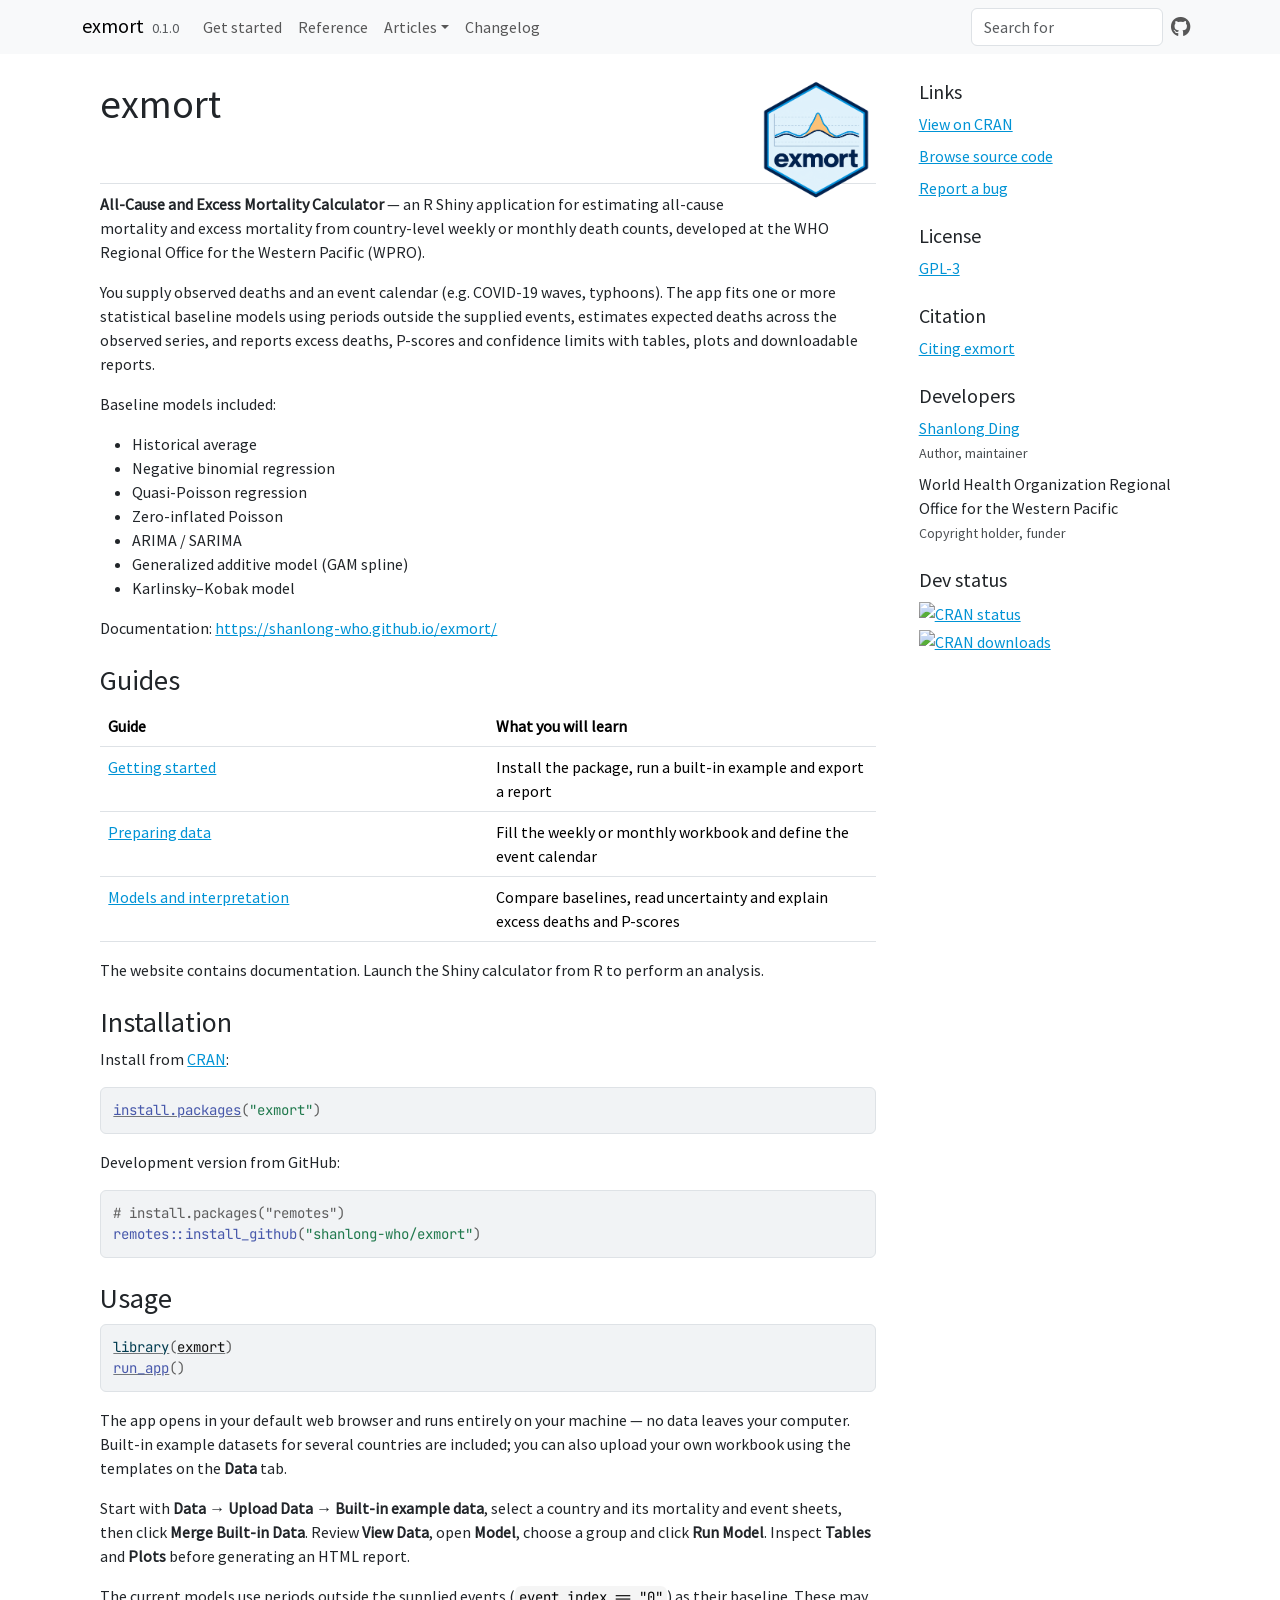
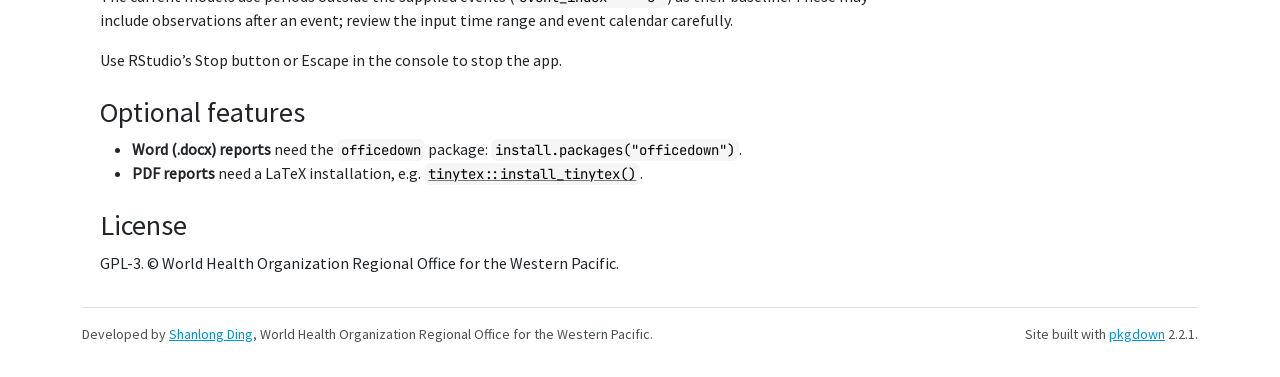
==== index.html @ 5df8b986 "Deploying to gh-pages from @ shanlong-who/exmort@b7a1011d3c7bdcd248c0352758299ba9e19e7507 🚀" ====
<!DOCTYPE html>
<!-- Generated by pkgdown: do not edit by hand --><html lang="en-GB">
<head>
<meta http-equiv="Content-Type" content="text/html; charset=UTF-8">
<meta charset="utf-8">
<meta http-equiv="X-UA-Compatible" content="IE=edge">
<meta name="viewport" content="width=device-width, initial-scale=1, shrink-to-fit=no">
<title>exmort — All-Cause and Excess Mortality Calculator • exmort</title>
<script src="deps/jquery-3.6.0/jquery-3.6.0.min.js"></script><meta name="viewport" content="width=device-width, initial-scale=1, shrink-to-fit=no">
<link href="deps/bootstrap-5.3.8/bootstrap.min.css" rel="stylesheet">
<script src="deps/bootstrap-5.3.8/bootstrap.bundle.min.js"></script><link href="deps/Source_Sans_Pro-0.4.10/font.css" rel="stylesheet">
<link href="deps/JetBrains_Mono-0.4.10/font.css" rel="stylesheet">
<link href="deps/font-awesome-6.5.2/css/all.min.css" rel="stylesheet">
<link href="deps/font-awesome-6.5.2/css/v4-shims.min.css" rel="stylesheet">
<script src="deps/headroom-0.11.0/headroom.min.js"></script><script src="deps/headroom-0.11.0/jQuery.headroom.min.js"></script><script src="deps/bootstrap-toc-1.0.1/bootstrap-toc.min.js"></script><script src="deps/clipboard.js-2.0.11/clipboard.min.js"></script><script src="deps/search-1.0.0/autocomplete.jquery.min.js"></script><script src="deps/search-1.0.0/fuse.min.js"></script><script src="deps/search-1.0.0/mark.min.js"></script><!-- pkgdown --><script src="pkgdown.js"></script><meta property="og:title" content="exmort — All-Cause and Excess Mortality Calculator">
<meta name="description" content="A local R Shiny calculator for weekly and monthly all-cause mortality, expected deaths, excess deaths and P-scores, with model comparisons and reports.
">
<meta property="og:description" content="A local R Shiny calculator for weekly and monthly all-cause mortality, expected deaths, excess deaths and P-scores, with model comparisons and reports.
">
<meta property="og:image" content="https://shanlong-who.github.io/exmort/logo.png">
</head>
<body>
    <a href="#main" class="visually-hidden-focusable">Skip to contents</a>


    <nav class="navbar navbar-expand-lg fixed-top bg-light" data-bs-theme="light" aria-label="Site navigation"><div class="container">

    <a class="navbar-brand me-2" href="index.html">exmort</a>

    <small class="nav-text text-muted me-auto" data-bs-toggle="tooltip" data-bs-placement="bottom" title="">0.1.0</small>


    <button class="navbar-toggler" type="button" data-bs-toggle="collapse" data-bs-target="#navbar" aria-controls="navbar" aria-expanded="false" aria-label="Toggle navigation">
      <span class="navbar-toggler-icon"></span>
    </button>

    <div id="navbar" class="collapse navbar-collapse ms-3">
      <ul class="navbar-nav me-auto">
<li class="nav-item"><a class="nav-link" href="articles/exmort.html">Get started</a></li>
<li class="nav-item"><a class="nav-link" href="reference/index.html">Reference</a></li>
<li class="nav-item dropdown">
  <button class="nav-link dropdown-toggle" type="button" id="dropdown-articles" data-bs-toggle="dropdown" aria-expanded="false" aria-haspopup="true">Articles</button>
  <ul class="dropdown-menu" aria-labelledby="dropdown-articles">
<li><a class="dropdown-item" href="articles/data-preparation.html">Preparing mortality data and event calendars</a></li>
    <li><a class="dropdown-item" href="articles/models-and-interpretation.html">Choosing models and interpreting excess mortality</a></li>
  </ul>
</li>
<li class="nav-item"><a class="nav-link" href="news/index.html">Changelog</a></li>
      </ul>
<ul class="navbar-nav">
<li class="nav-item"><form class="form-inline" role="search">
 <input class="form-control" type="search" name="search-input" id="search-input" autocomplete="off" aria-label="Search site" placeholder="Search for" data-search-index="search.json">
</form></li>
<li class="nav-item"><a class="external-link nav-link" href="https://github.com/shanlong-who/exmort/" aria-label="GitHub"><span class="fa fab fa-github fa-lg"></span></a></li>
      </ul>
</div>


  </div>
</nav><div class="container template-home">
<div class="row">
  <main id="main" class="col-md-9"><div class="section level1">
<div class="page-header">
<img src="logo.png" class="logo" alt=""><h1 id="exmort-">exmort 
<a class="anchor" aria-label="anchor" href="#exmort-"></a>
</h1>
</div>
<!-- badges: start -->

<p><strong>All-Cause and Excess Mortality Calculator</strong> — an R Shiny application for estimating all-cause mortality and excess mortality from country-level weekly or monthly death counts, developed at the WHO Regional Office for the Western Pacific (WPRO).</p>
<p>You supply observed deaths and an event calendar (e.g. COVID-19 waves, typhoons). The app fits one or more statistical baseline models using periods outside the supplied events, estimates expected deaths across the observed series, and reports excess deaths, P-scores and confidence limits with tables, plots and downloadable reports.</p>
<p>Baseline models included:</p>
<ul>
<li>Historical average</li>
<li>Negative binomial regression</li>
<li>Quasi-Poisson regression</li>
<li>Zero-inflated Poisson</li>
<li>ARIMA / SARIMA</li>
<li>Generalized additive model (GAM spline)</li>
<li>Karlinsky–Kobak model</li>
</ul>
<p>Documentation: <a href="https://shanlong-who.github.io/exmort/" class="uri">https://shanlong-who.github.io/exmort/</a></p>
<div class="section level2">
<h2 id="guides">Guides<a class="anchor" aria-label="anchor" href="#guides"></a>
</h2>
<table class="table">
<colgroup>
<col width="50%">
<col width="50%">
</colgroup>
<thead><tr>
<th>Guide</th>
<th>What you will learn</th>
</tr></thead>
<tbody>
<tr>
<td><a href="https://shanlong-who.github.io/exmort/articles/exmort.html">Getting started</a></td>
<td>Install the package, run a built-in example and export a report</td>
</tr>
<tr>
<td><a href="https://shanlong-who.github.io/exmort/articles/data-preparation.html">Preparing data</a></td>
<td>Fill the weekly or monthly workbook and define the event calendar</td>
</tr>
<tr>
<td><a href="https://shanlong-who.github.io/exmort/articles/models-and-interpretation.html">Models and interpretation</a></td>
<td>Compare baselines, read uncertainty and explain excess deaths and P-scores</td>
</tr>
</tbody>
</table>
<p>The website contains documentation. Launch the Shiny calculator from R to perform an analysis.</p>
</div>
<div class="section level2">
<h2 id="installation">Installation<a class="anchor" aria-label="anchor" href="#installation"></a>
</h2>
<p>Install from <a href="https://cran.r-project.org/package=exmort" class="external-link">CRAN</a>:</p>
<div class="sourceCode" id="cb1"><pre class="downlit sourceCode r">
<code class="sourceCode R"><span><span class="fu"><a href="https://rdrr.io/r/utils/install.packages.html" class="external-link">install.packages</a></span><span class="op">(</span><span class="st">"exmort"</span><span class="op">)</span></span></code></pre></div>
<p>Development version from GitHub:</p>
<div class="sourceCode" id="cb2"><pre class="downlit sourceCode r">
<code class="sourceCode R"><span><span class="co"># install.packages("remotes")</span></span>
<span><span class="fu">remotes</span><span class="fu">::</span><span class="fu">install_github</span><span class="op">(</span><span class="st">"shanlong-who/exmort"</span><span class="op">)</span></span></code></pre></div>
</div>
<div class="section level2">
<h2 id="usage">Usage<a class="anchor" aria-label="anchor" href="#usage"></a>
</h2>
<div class="sourceCode" id="cb3"><pre class="downlit sourceCode r">
<code class="sourceCode R"><span><span class="kw"><a href="https://rdrr.io/r/base/library.html" class="external-link">library</a></span><span class="op">(</span><span class="va"><a href="https://github.com/shanlong-who/exmort" class="external-link">exmort</a></span><span class="op">)</span></span>
<span><span class="fu"><a href="reference/run_app.html">run_app</a></span><span class="op">(</span><span class="op">)</span></span></code></pre></div>
<p>The app opens in your default web browser and runs entirely on your machine — no data leaves your computer. Built-in example datasets for several countries are included; you can also upload your own workbook using the templates on the <strong>Data</strong> tab.</p>
<p>Start with <strong>Data → Upload Data → Built-in example data</strong>, select a country and its mortality and event sheets, then click <strong>Merge Built-in Data</strong>. Review <strong>View Data</strong>, open <strong>Model</strong>, choose a group and click <strong>Run Model</strong>. Inspect <strong>Tables</strong> and <strong>Plots</strong> before generating an HTML report.</p>
<p>The current models use periods outside the supplied events (<code>event_index == "0"</code>) as their baseline. These may include observations after an event; review the input time range and event calendar carefully.</p>
<p>Use RStudio’s Stop button or Escape in the console to stop the app.</p>
</div>
<div class="section level2">
<h2 id="optional-features">Optional features<a class="anchor" aria-label="anchor" href="#optional-features"></a>
</h2>
<ul>
<li>
<strong>Word (.docx) reports</strong> need the <code>officedown</code> package: <code>install.packages("officedown")</code>.</li>
<li>
<strong>PDF reports</strong> need a LaTeX installation, e.g. <code><a href="https://rdrr.io/pkg/tinytex/man/install_tinytex.html" class="external-link">tinytex::install_tinytex()</a></code>.</li>
</ul>
</div>
<div class="section level2">
<h2 id="license">License<a class="anchor" aria-label="anchor" href="#license"></a>
</h2>
<p>GPL-3. © World Health Organization Regional Office for the Western Pacific.</p>
</div>
</div>
  </main><aside class="col-md-3"><div class="links">
<h2 data-toc-skip>Links</h2>
<ul class="list-unstyled">
<li><a href="https://cloud.r-project.org/package=exmort" class="external-link">View on CRAN</a></li>
<li><a href="https://github.com/shanlong-who/exmort/" class="external-link">Browse source code</a></li>
<li><a href="https://github.com/shanlong-who/exmort/issues" class="external-link">Report a bug</a></li>
</ul>
</div>

<div class="license">
<h2 data-toc-skip>License</h2>
<ul class="list-unstyled">
<li><a href="https://www.r-project.org/Licenses/GPL-3" class="external-link">GPL-3</a></li>
</ul>
</div>


<div class="citation">
<h2 data-toc-skip>Citation</h2>
<ul class="list-unstyled">
<li><a href="authors.html#citation">Citing exmort</a></li>
</ul>
</div>

<div class="developers">
<h2 data-toc-skip>Developers</h2>
<ul class="list-unstyled">
<li>
<a href="https://github.com/shanlong-who" class="external-link">Shanlong Ding</a> <br><small class="roles"> Author, maintainer </small>   </li>
<li>World Health Organization Regional Office for the Western Pacific <br><small class="roles"> Copyright holder, funder </small>   </li>
</ul>
</div>

<div class="dev-status">
<h2 data-toc-skip>Dev status</h2>
<ul class="list-unstyled">
<li><a href="https://cran.r-project.org/package=exmort" class="external-link"><img src="https://www.r-pkg.org/badges/version/exmort" alt="CRAN status"></a></li>
<li><a href="https://cran.r-project.org/package=exmort" class="external-link"><img src="https://cranlogs.r-pkg.org/badges/grand-total/exmort" alt="CRAN downloads"></a></li>
</ul>
</div>

  </aside>
</div>


    <footer><div class="pkgdown-footer-left">
  <p>Developed by <a href="https://github.com/shanlong-who" class="external-link">Shanlong Ding</a>, World Health Organization Regional Office for the Western Pacific.</p>
</div>

<div class="pkgdown-footer-right">
  <p>Site built with <a href="https://pkgdown.r-lib.org/" class="external-link">pkgdown</a> 2.2.1.</p>
</div>

    </footer>
</div>





  </body>
</html>
---- deps/Source_Sans_Pro-0.4.10/font.css ----
/* cyrillic-ext */
@font-face {
  font-family: 'Source Sans Pro';
  font-style: normal;
  font-weight: 400;
  font-display: swap;
  src: url(6xK3dSBYKcSV-LCoeQqfX1RYOo3qNa7lqDY.woff2) format('woff2');
  unicode-range: U+0460-052F, U+1C80-1C8A, U+20B4, U+2DE0-2DFF, U+A640-A69F, U+FE2E-FE2F;
}
/* cyrillic */
@font-face {
  font-family: 'Source Sans Pro';
  font-style: normal;
  font-weight: 400;
  font-display: swap;
  src: url(6xK3dSBYKcSV-LCoeQqfX1RYOo3qPK7lqDY.woff2) format('woff2');
  unicode-range: U+0301, U+0400-045F, U+0490-0491, U+04B0-04B1, U+2116;
}
/* greek-ext */
@font-face {
  font-family: 'Source Sans Pro';
  font-style: normal;
  font-weight: 400;
  font-display: swap;
  src: url(6xK3dSBYKcSV-LCoeQqfX1RYOo3qNK7lqDY.woff2) format('woff2');
  unicode-range: U+1F00-1FFF;
}
/* greek */
@font-face {
  font-family: 'Source Sans Pro';
  font-style: normal;
  font-weight: 400;
  font-display: swap;
  src: url(6xK3dSBYKcSV-LCoeQqfX1RYOo3qO67lqDY.woff2) format('woff2');
  unicode-range: U+0370-0377, U+037A-037F, U+0384-038A, U+038C, U+038E-03A1, U+03A3-03FF;
}
/* vietnamese */
@font-face {
  font-family: 'Source Sans Pro';
  font-style: normal;
  font-weight: 400;
  font-display: swap;
  src: url(6xK3dSBYKcSV-LCoeQqfX1RYOo3qN67lqDY.woff2) format('woff2');
  unicode-range: U+0102-0103, U+0110-0111, U+0128-0129, U+0168-0169, U+01A0-01A1, U+01AF-01B0, U+0300-0301, U+0303-0304, U+0308-0309, U+0323, U+0329, U+1EA0-1EF9, U+20AB;
}
/* latin-ext */
@font-face {
  font-family: 'Source Sans Pro';
  font-style: normal;
  font-weight: 400;
  font-display: swap;
  src: url(6xK3dSBYKcSV-LCoeQqfX1RYOo3qNq7lqDY.woff2) format('woff2');
  unicode-range: U+0100-02BA, U+02BD-02C5, U+02C7-02CC, U+02CE-02D7, U+02DD-02FF, U+0304, U+0308, U+0329, U+1D00-1DBF, U+1E00-1E9F, U+1EF2-1EFF, U+2020, U+20A0-20AB, U+20AD-20C4, U+2113, U+2C60-2C7F, U+A720-A7FF;
}
/* latin */
@font-face {
  font-family: 'Source Sans Pro';
  font-style: normal;
  font-weight: 400;
  font-display: swap;
  src: url(6xK3dSBYKcSV-LCoeQqfX1RYOo3qOK7l.woff2) format('woff2');
  unicode-range: U+0000-00FF, U+0131, U+0152-0153, U+02BB-02BC, U+02C6, U+02DA, U+02DC, U+0304, U+0308, U+0329, U+2000-206F, U+20AC, U+2122, U+2191, U+2193, U+2212, U+2215, U+FEFF, U+FFFD;
}
---- deps/JetBrains_Mono-0.4.10/font.css ----
/* cyrillic-ext */
@font-face {
  font-family: 'JetBrains Mono';
  font-style: normal;
  font-weight: 400;
  font-display: swap;
  src: url(tDbY2o-flEEny0FZhsfKu5WU4zr3E_BX0PnT8RD8yKxTN1OVgaY.woff2) format('woff2');
  unicode-range: U+0460-052F, U+1C80-1C8A, U+20B4, U+2DE0-2DFF, U+A640-A69F, U+FE2E-FE2F;
}
/* cyrillic */
@font-face {
  font-family: 'JetBrains Mono';
  font-style: normal;
  font-weight: 400;
  font-display: swap;
  src: url(tDbY2o-flEEny0FZhsfKu5WU4zr3E_BX0PnT8RD8yKxTPlOVgaY.woff2) format('woff2');
  unicode-range: U+0301, U+0400-045F, U+0490-0491, U+04B0-04B1, U+2116;
}
/* greek */
@font-face {
  font-family: 'JetBrains Mono';
  font-style: normal;
  font-weight: 400;
  font-display: swap;
  src: url(tDbY2o-flEEny0FZhsfKu5WU4zr3E_BX0PnT8RD8yKxTOVOVgaY.woff2) format('woff2');
  unicode-range: U+0370-0377, U+037A-037F, U+0384-038A, U+038C, U+038E-03A1, U+03A3-03FF;
}
/* vietnamese */
@font-face {
  font-family: 'JetBrains Mono';
  font-style: normal;
  font-weight: 400;
  font-display: swap;
  src: url(tDbY2o-flEEny0FZhsfKu5WU4zr3E_BX0PnT8RD8yKxTNVOVgaY.woff2) format('woff2');
  unicode-range: U+0102-0103, U+0110-0111, U+0128-0129, U+0168-0169, U+01A0-01A1, U+01AF-01B0, U+0300-0301, U+0303-0304, U+0308-0309, U+0323, U+0329, U+1EA0-1EF9, U+20AB;
}
/* latin-ext */
@font-face {
  font-family: 'JetBrains Mono';
  font-style: normal;
  font-weight: 400;
  font-display: swap;
  src: url(tDbY2o-flEEny0FZhsfKu5WU4zr3E_BX0PnT8RD8yKxTNFOVgaY.woff2) format('woff2');
  unicode-range: U+0100-02BA, U+02BD-02C5, U+02C7-02CC, U+02CE-02D7, U+02DD-02FF, U+0304, U+0308, U+0329, U+1D00-1DBF, U+1E00-1E9F, U+1EF2-1EFF, U+2020, U+20A0-20AB, U+20AD-20C4, U+2113, U+2C60-2C7F, U+A720-A7FF;
}
/* latin */
@font-face {
  font-family: 'JetBrains Mono';
  font-style: normal;
  font-weight: 400;
  font-display: swap;
  src: url(tDbY2o-flEEny0FZhsfKu5WU4zr3E_BX0PnT8RD8yKxTOlOV.woff2) format('woff2');
  unicode-range: U+0000-00FF, U+0131, U+0152-0153, U+02BB-02BC, U+02C6, U+02DA, U+02DC, U+0304, U+0308, U+0329, U+2000-206F, U+20AC, U+2122, U+2191, U+2193, U+2212, U+2215, U+FEFF, U+FFFD;
}
---- deps/font-awesome-6.5.2/css/v4-shims.min.css ----
/*!
 * Font Awesome Free 6.5.2 by @fontawesome - https://fontawesome.com
 * License - https://fontawesome.com/license/free (Icons: CC BY 4.0, Fonts: SIL OFL 1.1, Code: MIT License)
 * Copyright 2024 Fonticons, Inc.
 */
.fa.fa-glass:before{content:"\f000"}.fa.fa-envelope-o{font-family:"Font Awesome 6 Free";font-weight:400}.fa.fa-envelope-o:before{content:"\f0e0"}.fa.fa-star-o{font-family:"Font Awesome 6 Free";font-weight:400}.fa.fa-star-o:before{content:"\f005"}.fa.fa-close:before,.fa.fa-remove:before{content:"\f00d"}.fa.fa-gear:before{content:"\f013"}.fa.fa-trash-o{font-family:"Font Awesome 6 Free";font-weight:400}.fa.fa-trash-o:before{content:"\f2ed"}.fa.fa-home:before{content:"\f015"}.fa.fa-file-o{font-family:"Font Awesome 6 Free";font-weight:400}.fa.fa-file-o:before{content:"\f15b"}.fa.fa-clock-o{font-family:"Font Awesome 6 Free";font-weight:400}.fa.fa-clock-o:before{content:"\f017"}.fa.fa-arrow-circle-o-down{font-family:"Font Awesome 6 Free";font-weight:400}.fa.fa-arrow-circle-o-down:before{content:"\f358"}.fa.fa-arrow-circle-o-up{font-family:"Font Awesome 6 Free";font-weight:400}.fa.fa-arrow-circle-o-up:before{content:"\f35b"}.fa.fa-play-circle-o{font-family:"Font Awesome 6 Free";font-weight:400}.fa.fa-play-circle-o:before{content:"\f144"}.fa.fa-repeat:before,.fa.fa-rotate-right:before{content:"\f01e"}.fa.fa-refresh:before{content:"\f021"}.fa.fa-list-alt{font-family:"Font Awesome 6 Free";font-weight:400}.fa.fa-list-alt:before{content:"\f022"}.fa.fa-dedent:before{content:"\f03b"}.fa.fa-video-camera:before{content:"\f03d"}.fa.fa-picture-o{font-family:"Font Awesome 6 Free";font-weight:400}.fa.fa-picture-o:before{content:"\f03e"}.fa.fa-photo{font-family:"Font Awesome 6 Free";font-weight:400}.fa.fa-photo:before{content:"\f03e"}.fa.fa-image{font-family:"Font Awesome 6 Free";font-weight:400}.fa.fa-image:before{content:"\f03e"}.fa.fa-map-marker:before{content:"\f3c5"}.fa.fa-pencil-square-o{font-family:"Font Awesome 6 Free";font-weight:400}.fa.fa-pencil-square-o:before{content:"\f044"}.fa.fa-edit{font-family:"Font Awesome 6 Free";font-weight:400}.fa.fa-edit:before{content:"\f044"}.fa.fa-share-square-o:before{content:"\f14d"}.fa.fa-check-square-o{font-family:"Font Awesome 6 Free";font-weight:400}.fa.fa-check-square-o:before{content:"\f14a"}.fa.fa-arrows:before{content:"\f0b2"}.fa.fa-times-circle-o{font-family:"Font Awesome 6 Free";font-weight:400}.fa.fa-times-circle-o:before{content:"\f057"}.fa.fa-check-circle-o{font-family:"Font Awesome 6 Free";font-weight:400}.fa.fa-check-circle-o:before{content:"\f058"}.fa.fa-mail-forward:before{content:"\f064"}.fa.fa-expand:before{content:"\f424"}.fa.fa-compress:before{content:"\f422"}.fa.fa-eye,.fa.fa-eye-slash{font-family:"Font Awesome 6 Free";font-weight:400}.fa.fa-warning:before{content:"\f071"}.fa.fa-calendar:before{content:"\f073"}.fa.fa-arrows-v:before{content:"\f338"}.fa.fa-arrows-h:before{content:"\f337"}.fa.fa-bar-chart-o:before,.fa.fa-bar-chart:before{content:"\e0e3"}.fa.fa-twitter-square{font-family:"Font Awesome 6 Brands";font-weight:400}.fa.fa-twitter-square:before{content:"\f081"}.fa.fa-facebook-square{font-family:"Font Awesome 6 Brands";font-weight:400}.fa.fa-facebook-square:before{content:"\f082"}.fa.fa-gears:before{content:"\f085"}.fa.fa-thumbs-o-up{font-family:"Font Awesome 6 Free";font-weight:400}.fa.fa-thumbs-o-up:before{content:"\f164"}.fa.fa-thumbs-o-down{font-family:"Font Awesome 6 Free";font-weight:400}.fa.fa-thumbs-o-down:before{content:"\f165"}.fa.fa-heart-o{font-family:"Font Awesome 6 Free";font-weight:400}.fa.fa-heart-o:before{content:"\f004"}.fa.fa-sign-out:before{content:"\f2f5"}.fa.fa-linkedin-square{font-family:"Font Awesome 6 Brands";font-weight:400}.fa.fa-linkedin-square:before{content:"\f08c"}.fa.fa-thumb-tack:before{content:"\f08d"}.fa.fa-external-link:before{content:"\f35d"}.fa.fa-sign-in:before{content:"\f2f6"}.fa.fa-github-square{font-family:"Font Awesome 6 Brands";font-weight:400}.fa.fa-github-square:before{content:"\f092"}.fa.fa-lemon-o{font-family:"Font Awesome 6 Free";font-weight:400}.fa.fa-lemon-o:before{content:"\f094"}.fa.fa-square-o{font-family:"Font Awesome 6 Free";font-weight:400}.fa.fa-square-o:before{content:"\f0c8"}.fa.fa-bookmark-o{font-family:"Font Awesome 6 Free";font-weight:400}.fa.fa-bookmark-o:before{content:"\f02e"}.fa.fa-facebook,.fa.fa-twitter{font-family:"Font Awesome 6 Brands";font-weight:400}.fa.fa-facebook:before{content:"\f39e"}.fa.fa-facebook-f{font-family:"Font Awesome 6 Brands";font-weight:400}.fa.fa-facebook-f:before{content:"\f39e"}.fa.fa-github{font-family:"Font Awesome 6 Brands";font-weight:400}.fa.fa-credit-card{font-family:"Font Awesome 6 Free";font-weight:400}.fa.fa-feed:before{content:"\f09e"}.fa.fa-hdd-o{font-family:"Font Awesome 6 Free";font-weight:400}.fa.fa-hdd-o:before{content:"\f0a0"}.fa.fa-hand-o-right{font-family:"Font Awesome 6 Free";font-weight:400}.fa.fa-hand-o-right:before{content:"\f0a4"}.fa.fa-hand-o-left{font-family:"Font Awesome 6 Free";font-weight:400}.fa.fa-hand-o-left:before{content:"\f0a5"}.fa.fa-hand-o-up{font-family:"Font Awesome 6 Free";font-weight:400}.fa.fa-hand-o-up:before{content:"\f0a6"}.fa.fa-hand-o-down{font-family:"Font Awesome 6 Free";font-weight:400}.fa.fa-hand-o-down:before{content:"\f0a7"}.fa.fa-globe:before{content:"\f57d"}.fa.fa-tasks:before{content:"\f828"}.fa.fa-arrows-alt:before{content:"\f31e"}.fa.fa-group:before{content:"\f0c0"}.fa.fa-chain:before{content:"\f0c1"}.fa.fa-cut:before{content:"\f0c4"}.fa.fa-files-o{font-family:"Font Awesome 6 Free";font-weight:400}.fa.fa-files-o:before{content:"\f0c5"}.fa.fa-floppy-o{font-family:"Font Awesome 6 Free";font-weight:400}.fa.fa-floppy-o:before{content:"\f0c7"}.fa.fa-save{font-family:"Font Awesome 6 Free";font-weight:400}.fa.fa-save:before{content:"\f0c7"}.fa.fa-navicon:before,.fa.fa-reorder:before{content:"\f0c9"}.fa.fa-magic:before{content:"\e2ca"}.fa.fa-pinterest,.fa.fa-pinterest-square{font-family:"Font Awesome 6 Brands";font-weight:400}.fa.fa-pinterest-square:before{content:"\f0d3"}.fa.fa-google-plus-square{font-family:"Font Awesome 6 Brands";font-weight:400}.fa.fa-google-plus-square:before{content:"\f0d4"}.fa.fa-google-plus{font-family:"Font Awesome 6 Brands";font-weight:400}.fa.fa-google-plus:before{content:"\f0d5"}.fa.fa-money:before{content:"\f3d1"}.fa.fa-unsorted:before{content:"\f0dc"}.fa.fa-sort-desc:before{content:"\f0dd"}.fa.fa-sort-asc:before{content:"\f0de"}.fa.fa-linkedin{font-family:"Font Awesome 6 Brands";font-weight:400}.fa.fa-linkedin:before{content:"\f0e1"}.fa.fa-rotate-left:before{content:"\f0e2"}.fa.fa-legal:before{content:"\f0e3"}.fa.fa-dashboard:before,.fa.fa-tachometer:before{content:"\f625"}.fa.fa-comment-o{font-family:"Font Awesome 6 Free";font-weight:400}.fa.fa-comment-o:before{content:"\f075"}.fa.fa-comments-o{font-family:"Font Awesome 6 Free";font-weight:400}.fa.fa-comments-o:before{content:"\f086"}.fa.fa-flash:before{content:"\f0e7"}.fa.fa-clipboard:before{content:"\f0ea"}.fa.fa-lightbulb-o{font-family:"Font Awesome 6 Free";font-weight:400}.fa.fa-lightbulb-o:before{content:"\f0eb"}.fa.fa-exchange:before{content:"\f362"}.fa.fa-cloud-download:before{content:"\f0ed"}.fa.fa-cloud-upload:before{content:"\f0ee"}.fa.fa-bell-o{font-family:"Font Awesome 6 Free";font-weight:400}.fa.fa-bell-o:before{content:"\f0f3"}.fa.fa-cutlery:before{content:"\f2e7"}.fa.fa-file-text-o{font-family:"Font Awesome 6 Free";font-weight:400}.fa.fa-file-text-o:before{content:"\f15c"}.fa.fa-building-o{font-family:"Font Awesome 6 Free";font-weight:400}.fa.fa-building-o:before{content:"\f1ad"}.fa.fa-hospital-o{font-family:"Font Awesome 6 Free";font-weight:400}.fa.fa-hospital-o:before{content:"\f0f8"}.fa.fa-tablet:before{content:"\f3fa"}.fa.fa-mobile-phone:before,.fa.fa-mobile:before{content:"\f3cd"}.fa.fa-circle-o{font-family:"Font Awesome 6 Free";font-weight:400}.fa.fa-circle-o:before{content:"\f111"}.fa.fa-mail-reply:before{content:"\f3e5"}.fa.fa-github-alt{font-family:"Font Awesome 6 Brands";font-weight:400}.fa.fa-folder-o{font-family:"Font Awesome 6 Free";font-weight:400}.fa.fa-folder-o:before{content:"\f07b"}.fa.fa-folder-open-o{font-family:"Font Awesome 6 Free";font-weight:400}.fa.fa-folder-open-o:before{content:"\f07c"}.fa.fa-smile-o{font-family:"Font Awesome 6 Free";font-weight:400}.fa.fa-smile-o:before{content:"\f118"}.fa.fa-frown-o{font-family:"Font Awesome 6 Free";font-weight:400}.fa.fa-frown-o:before{content:"\f119"}.fa.fa-meh-o{font-family:"Font Awesome 6 Free";font-weight:400}.fa.fa-meh-o:before{content:"\f11a"}.fa.fa-keyboard-o{font-family:"Font Awesome 6 Free";font-weight:400}.fa.fa-keyboard-o:before{content:"\f11c"}.fa.fa-flag-o{font-family:"Font Awesome 6 Free";font-weight:400}.fa.fa-flag-o:before{content:"\f024"}.fa.fa-mail-reply-all:before{content:"\f122"}.fa.fa-star-half-o{font-family:"Font Awesome 6 Free";font-weight:400}.fa.fa-star-half-o:before{content:"\f5c0"}.fa.fa-star-half-empty{font-family:"Font Awesome 6 Free";font-weight:400}.fa.fa-star-half-empty:before{content:"\f5c0"}.fa.fa-star-half-full{font-family:"Font Awesome 6 Free";font-weight:400}.fa.fa-star-half-full:before{content:"\f5c0"}.fa.fa-code-fork:before{content:"\f126"}.fa.fa-chain-broken:before,.fa.fa-unlink:before{content:"\f127"}.fa.fa-calendar-o{font-family:"Font Awesome 6 Free";font-weight:400}.fa.fa-calendar-o:before{content:"\f133"}.fa.fa-css3,.fa.fa-html5,.fa.fa-maxcdn{font-family:"Font Awesome 6 Brands";font-weight:400}.fa.fa-unlock-alt:before{content:"\f09c"}.fa.fa-minus-square-o{font-family:"Font Awesome 6 Free";font-weight:400}.fa.fa-minus-square-o:before{content:"\f146"}.fa.fa-level-up:before{content:"\f3bf"}.fa.fa-level-down:before{content:"\f3be"}.fa.fa-pencil-square:before{content:"\f14b"}.fa.fa-external-link-square:before{content:"\f360"}.fa.fa-compass{font-family:"Font Awesome 6 Free";font-weight:400}.fa.fa-caret-square-o-down{font-family:"Font Awesome 6 Free";font-weight:400}.fa.fa-caret-square-o-down:before{content:"\f150"}.fa.fa-toggle-down{font-family:"Font Awesome 6 Free";font-weight:400}.fa.fa-toggle-down:before{content:"\f150"}.fa.fa-caret-square-o-up{font-family:"Font Awesome 6 Free";font-weight:400}.fa.fa-caret-square-o-up:before{content:"\f151"}.fa.fa-toggle-up{font-family:"Font Awesome 6 Free";font-weight:400}.fa.fa-toggle-up:before{content:"\f151"}.fa.fa-caret-square-o-right{font-family:"Font Awesome 6 Free";font-weight:400}.fa.fa-caret-square-o-right:before{content:"\f152"}.fa.fa-toggle-right{font-family:"Font Awesome 6 Free";font-weight:400}.fa.fa-toggle-right:before{content:"\f152"}.fa.fa-eur:before,.fa.fa-euro:before{content:"\f153"}.fa.fa-gbp:before{content:"\f154"}.fa.fa-dollar:before,.fa.fa-usd:before{content:"\24"}.fa.fa-inr:before,.fa.fa-rupee:before{content:"\e1bc"}.fa.fa-cny:before,.fa.fa-jpy:before,.fa.fa-rmb:before,.fa.fa-yen:before{content:"\f157"}.fa.fa-rouble:before,.fa.fa-rub:before,.fa.fa-ruble:before{content:"\f158"}.fa.fa-krw:before,.fa.fa-won:before{content:"\f159"}.fa.fa-bitcoin,.fa.fa-btc{font-family:"Font Awesome 6 Brands";font-weight:400}.fa.fa-bitcoin:before{content:"\f15a"}.fa.fa-file-text:before{content:"\f15c"}.fa.fa-sort-alpha-asc:before{content:"\f15d"}.fa.fa-sort-alpha-desc:before{content:"\f881"}.fa.fa-sort-amount-asc:before{content:"\f884"}.fa.fa-sort-amount-desc:before{content:"\f160"}.fa.fa-sort-numeric-asc:before{content:"\f162"}.fa.fa-sort-numeric-desc:before{content:"\f886"}.fa.fa-youtube-square{font-family:"Font Awesome 6 Brands";font-weight:400}.fa.fa-youtube-square:before{content:"\f431"}.fa.fa-xing,.fa.fa-xing-square,.fa.fa-youtube{font-family:"Font Awesome 6 Brands";font-weight:400}.fa.fa-xing-square:before{content:"\f169"}.fa.fa-youtube-play{font-family:"Font Awesome 6 Brands";font-weight:400}.fa.fa-youtube-play:before{content:"\f167"}.fa.fa-adn,.fa.fa-bitbucket,.fa.fa-bitbucket-square,.fa.fa-dropbox,.fa.fa-flickr,.fa.fa-instagram,.fa.fa-stack-overflow{font-family:"Font Awesome 6 Brands";font-weight:400}.fa.fa-bitbucket-square:before{content:"\f171"}.fa.fa-tumblr,.fa.fa-tumblr-square{font-family:"Font Awesome 6 Brands";font-weight:400}.fa.fa-tumblr-square:before{content:"\f174"}.fa.fa-long-arrow-down:before{content:"\f309"}.fa.fa-long-arrow-up:before{content:"\f30c"}.fa.fa-long-arrow-left:before{content:"\f30a"}.fa.fa-long-arrow-right:before{content:"\f30b"}.fa.fa-android,.fa.fa-apple,.fa.fa-dribbble,.fa.fa-foursquare,.fa.fa-gittip,.fa.fa-gratipay,.fa.fa-linux,.fa.fa-skype,.fa.fa-trello,.fa.fa-windows{font-family:"Font Awesome 6 Brands";font-weight:400}.fa.fa-gittip:before{content:"\f184"}.fa.fa-sun-o{font-family:"Font Awesome 6 Free";font-weight:400}.fa.fa-sun-o:before{content:"\f185"}.fa.fa-moon-o{font-family:"Font Awesome 6 Free";font-weight:400}.fa.fa-moon-o:before{content:"\f186"}.fa.fa-pagelines,.fa.fa-renren,.fa.fa-stack-exchange,.fa.fa-vk,.fa.fa-weibo{font-family:"Font Awesome 6 Brands";font-weight:400}.fa.fa-arrow-circle-o-right{font-family:"Font Awesome 6 Free";font-weight:400}.fa.fa-arrow-circle-o-right:before{content:"\f35a"}.fa.fa-arrow-circle-o-left{font-family:"Font Awesome 6 Free";font-weight:400}.fa.fa-arrow-circle-o-left:before{content:"\f359"}.fa.fa-caret-square-o-left{font-family:"Font Awesome 6 Free";font-weight:400}.fa.fa-caret-square-o-left:before{content:"\f191"}.fa.fa-toggle-left{font-family:"Font Awesome 6 Free";font-weight:400}.fa.fa-toggle-left:before{content:"\f191"}.fa.fa-dot-circle-o{font-family:"Font Awesome 6 Free";font-weight:400}.fa.fa-dot-circle-o:before{content:"\f192"}.fa.fa-vimeo-square{font-family:"Font Awesome 6 Brands";font-weight:400}.fa.fa-vimeo-square:before{content:"\f194"}.fa.fa-try:before,.fa.fa-turkish-lira:before{content:"\e2bb"}.fa.fa-plus-square-o{font-family:"Font Awesome 6 Free";font-weight:400}.fa.fa-plus-square-o:before{content:"\f0fe"}.fa.fa-openid,.fa.fa-slack,.fa.fa-wordpress{font-family:"Font Awesome 6 Brands";font-weight:400}.fa.fa-bank:before,.fa.fa-institution:before{content:"\f19c"}.fa.fa-mortar-board:before{content:"\f19d"}.fa.fa-google,.fa.fa-reddit,.fa.fa-reddit-square,.fa.fa-yahoo{font-family:"Font Awesome 6 Brands";font-weight:400}.fa.fa-reddit-square:before{content:"\f1a2"}.fa.fa-behance,.fa.fa-behance-square,.fa.fa-delicious,.fa.fa-digg,.fa.fa-drupal,.fa.fa-joomla,.fa.fa-pied-piper-alt,.fa.fa-pied-piper-pp,.fa.fa-stumbleupon,.fa.fa-stumbleupon-circle{font-family:"Font Awesome 6 Brands";font-weight:400}.fa.fa-behance-square:before{content:"\f1b5"}.fa.fa-steam,.fa.fa-steam-square{font-family:"Font Awesome 6 Brands";font-weight:400}.fa.fa-steam-square:before{content:"\f1b7"}.fa.fa-automobile:before{content:"\f1b9"}.fa.fa-cab:before{content:"\f1ba"}.fa.fa-deviantart,.fa.fa-soundcloud,.fa.fa-spotify{font-family:"Font Awesome 6 Brands";font-weight:400}.fa.fa-file-pdf-o{font-family:"Font Awesome 6 Free";font-weight:400}.fa.fa-file-pdf-o:before{content:"\f1c1"}.fa.fa-file-word-o{font-family:"Font Awesome 6 Free";font-weight:400}.fa.fa-file-word-o:before{content:"\f1c2"}.fa.fa-file-excel-o{font-family:"Font Awesome 6 Free";font-weight:400}.fa.fa-file-excel-o:before{content:"\f1c3"}.fa.fa-file-powerpoint-o{font-family:"Font Awesome 6 Free";font-weight:400}.fa.fa-file-powerpoint-o:before{content:"\f1c4"}.fa.fa-file-image-o{font-family:"Font Awesome 6 Free";font-weight:400}.fa.fa-file-image-o:before{content:"\f1c5"}.fa.fa-file-photo-o{font-family:"Font Awesome 6 Free";font-weight:400}.fa.fa-file-photo-o:before{content:"\f1c5"}.fa.fa-file-picture-o{font-family:"Font Awesome 6 Free";font-weight:400}.fa.fa-file-picture-o:before{content:"\f1c5"}.fa.fa-file-archive-o{font-family:"Font Awesome 6 Free";font-weight:400}.fa.fa-file-archive-o:before{content:"\f1c6"}.fa.fa-file-zip-o{font-family:"Font Awesome 6 Free";font-weight:400}.fa.fa-file-zip-o:before{content:"\f1c6"}.fa.fa-file-audio-o{font-family:"Font Awesome 6 Free";font-weight:400}.fa.fa-file-audio-o:before{content:"\f1c7"}.fa.fa-file-sound-o{font-family:"Font Awesome 6 Free";font-weight:400}.fa.fa-file-sound-o:before{content:"\f1c7"}.fa.fa-file-video-o{font-family:"Font Awesome 6 Free";font-weight:400}.fa.fa-file-video-o:before{content:"\f1c8"}.fa.fa-file-movie-o{font-family:"Font Awesome 6 Free";font-weight:400}.fa.fa-file-movie-o:before{content:"\f1c8"}.fa.fa-file-code-o{font-family:"Font Awesome 6 Free";font-weight:400}.fa.fa-file-code-o:before{content:"\f1c9"}.fa.fa-codepen,.fa.fa-jsfiddle,.fa.fa-vine{font-family:"Font Awesome 6 Brands";font-weight:400}.fa.fa-life-bouy:before,.fa.fa-life-buoy:before,.fa.fa-life-saver:before,.fa.fa-support:before{content:"\f1cd"}.fa.fa-circle-o-notch:before{content:"\f1ce"}.fa.fa-ra,.fa.fa-rebel{font-family:"Font Awesome 6 Brands";font-weight:400}.fa.fa-ra:before{content:"\f1d0"}.fa.fa-resistance{font-family:"Font Awesome 6 Brands";font-weight:400}.fa.fa-resistance:before{content:"\f1d0"}.fa.fa-empire,.fa.fa-ge{font-family:"Font Awesome 6 Brands";font-weight:400}.fa.fa-ge:before{content:"\f1d1"}.fa.fa-git-square{font-family:"Font Awesome 6 Brands";font-weight:400}.fa.fa-git-square:before{content:"\f1d2"}.fa.fa-git,.fa.fa-hacker-news,.fa.fa-y-combinator-square{font-family:"Font Awesome 6 Brands";font-weight:400}.fa.fa-y-combinator-square:before{content:"\f1d4"}.fa.fa-yc-square{font-family:"Font Awesome 6 Brands";font-weight:400}.fa.fa-yc-square:before{content:"\f1d4"}.fa.fa-qq,.fa.fa-tencent-weibo,.fa.fa-wechat,.fa.fa-weixin{font-family:"Font Awesome 6 Brands";font-weight:400}.fa.fa-wechat:before{content:"\f1d7"}.fa.fa-send:before{content:"\f1d8"}.fa.fa-paper-plane-o{font-family:"Font Awesome 6 Free";font-weight:400}.fa.fa-paper-plane-o:before{content:"\f1d8"}.fa.fa-send-o{font-family:"Font Awesome 6 Free";font-weight:400}.fa.fa-send-o:before{content:"\f1d8"}.fa.fa-circle-thin{font-family:"Font Awesome 6 Free";font-weight:400}.fa.fa-circle-thin:before{content:"\f111"}.fa.fa-header:before{content:"\f1dc"}.fa.fa-futbol-o{font-family:"Font Awesome 6 Free";font-weight:400}.fa.fa-futbol-o:before{content:"\f1e3"}.fa.fa-soccer-ball-o{font-family:"Font Awesome 6 Free";font-weight:400}.fa.fa-soccer-ball-o:before{content:"\f1e3"}.fa.fa-slideshare,.fa.fa-twitch,.fa.fa-yelp{font-family:"Font Awesome 6 Brands";font-weight:400}.fa.fa-newspaper-o{font-family:"Font Awesome 6 Free";font-weight:400}.fa.fa-newspaper-o:before{content:"\f1ea"}.fa.fa-cc-amex,.fa.fa-cc-discover,.fa.fa-cc-mastercard,.fa.fa-cc-paypal,.fa.fa-cc-stripe,.fa.fa-cc-visa,.fa.fa-google-wallet,.fa.fa-paypal{font-family:"Font Awesome 6 Brands";font-weight:400}.fa.fa-bell-slash-o{font-family:"Font Awesome 6 Free";font-weight:400}.fa.fa-bell-slash-o:before{content:"\f1f6"}.fa.fa-trash:before{content:"\f2ed"}.fa.fa-copyright{font-family:"Font Awesome 6 Free";font-weight:400}.fa.fa-eyedropper:before{content:"\f1fb"}.fa.fa-area-chart:before{content:"\f1fe"}.fa.fa-pie-chart:before{content:"\f200"}.fa.fa-line-chart:before{content:"\f201"}.fa.fa-lastfm,.fa.fa-lastfm-square{font-family:"Font Awesome 6 Brands";font-weight:400}.fa.fa-lastfm-square:before{content:"\f203"}.fa.fa-angellist,.fa.fa-ioxhost{font-family:"Font Awesome 6 Brands";font-weight:400}.fa.fa-cc{font-family:"Font Awesome 6 Free";font-weight:400}.fa.fa-cc:before{content:"\f20a"}.fa.fa-ils:before,.fa.fa-shekel:before,.fa.fa-sheqel:before{content:"\f20b"}.fa.fa-buysellads,.fa.fa-connectdevelop,.fa.fa-dashcube,.fa.fa-forumbee,.fa.fa-leanpub,.fa.fa-sellsy,.fa.fa-shirtsinbulk,.fa.fa-simplybuilt,.fa.fa-skyatlas{font-family:"Font Awesome 6 Brands";font-weight:400}.fa.fa-diamond{font-family:"Font Awesome 6 Free";font-weight:400}.fa.fa-diamond:before{content:"\f3a5"}.fa.fa-intersex:before,.fa.fa-transgender:before{content:"\f224"}.fa.fa-transgender-alt:before{content:"\f225"}.fa.fa-facebook-official{font-family:"Font Awesome 6 Brands";font-weight:400}.fa.fa-facebook-official:before{content:"\f09a"}.fa.fa-pinterest-p,.fa.fa-whatsapp{font-family:"Font Awesome 6 Brands";font-weight:400}.fa.fa-hotel:before{content:"\f236"}.fa.fa-medium,.fa.fa-viacoin,.fa.fa-y-combinator,.fa.fa-yc{font-family:"Font Awesome 6 Brands";font-weight:400}.fa.fa-yc:before{content:"\f23b"}.fa.fa-expeditedssl,.fa.fa-opencart,.fa.fa-optin-monster{font-family:"Font Awesome 6 Brands";font-weight:400}.fa.fa-battery-4:before,.fa.fa-battery:before{content:"\f240"}.fa.fa-battery-3:before{content:"\f241"}.fa.fa-battery-2:before{content:"\f242"}.fa.fa-battery-1:before{content:"\f243"}.fa.fa-battery-0:before{content:"\f244"}.fa.fa-object-group,.fa.fa-object-ungroup,.fa.fa-sticky-note-o{font-family:"Font Awesome 6 Free";font-weight:400}.fa.fa-sticky-note-o:before{content:"\f249"}.fa.fa-cc-diners-club,.fa.fa-cc-jcb{font-family:"Font Awesome 6 Brands";font-weight:400}.fa.fa-clone{font-family:"Font Awesome 6 Free";font-weight:400}.fa.fa-hourglass-o:before{content:"\f254"}.fa.fa-hourglass-1:before{content:"\f251"}.fa.fa-hourglass-2:before{content:"\f252"}.fa.fa-hourglass-3:before{content:"\f253"}.fa.fa-hand-rock-o{font-family:"Font Awesome 6 Free";font-weight:400}.fa.fa-hand-rock-o:before{content:"\f255"}.fa.fa-hand-grab-o{font-family:"Font Awesome 6 Free";font-weight:400}.fa.fa-hand-grab-o:before{content:"\f255"}.fa.fa-hand-paper-o{font-family:"Font Awesome 6 Free";font-weight:400}.fa.fa-hand-paper-o:before{content:"\f256"}.fa.fa-hand-stop-o{font-family:"Font Awesome 6 Free";font-weight:400}.fa.fa-hand-stop-o:before{content:"\f256"}.fa.fa-hand-scissors-o{font-family:"Font Awesome 6 Free";font-weight:400}.fa.fa-hand-scissors-o:before{content:"\f257"}.fa.fa-hand-lizard-o{font-family:"Font Awesome 6 Free";font-weight:400}.fa.fa-hand-lizard-o:before{content:"\f258"}.fa.fa-hand-spock-o{font-family:"Font Awesome 6 Free";font-weight:400}.fa.fa-hand-spock-o:before{content:"\f259"}.fa.fa-hand-pointer-o{font-family:"Font Awesome 6 Free";font-weight:400}.fa.fa-hand-pointer-o:before{content:"\f25a"}.fa.fa-hand-peace-o{font-family:"Font Awesome 6 Free";font-weight:400}.fa.fa-hand-peace-o:before{content:"\f25b"}.fa.fa-registered{font-family:"Font Awesome 6 Free";font-weight:400}.fa.fa-creative-commons,.fa.fa-gg,.fa.fa-gg-circle,.fa.fa-odnoklassniki,.fa.fa-odnoklassniki-square{font-family:"Font Awesome 6 Brands";font-weight:400}.fa.fa-odnoklassniki-square:before{content:"\f264"}.fa.fa-chrome,.fa.fa-firefox,.fa.fa-get-pocket,.fa.fa-internet-explorer,.fa.fa-opera,.fa.fa-safari,.fa.fa-wikipedia-w{font-family:"Font Awesome 6 Brands";font-weight:400}.fa.fa-television:before{content:"\f26c"}.fa.fa-500px,.fa.fa-amazon,.fa.fa-contao{font-family:"Font Awesome 6 Brands";font-weight:400}.fa.fa-calendar-plus-o{font-family:"Font Awesome 6 Free";font-weight:400}.fa.fa-calendar-plus-o:before{content:"\f271"}.fa.fa-calendar-minus-o{font-family:"Font Awesome 6 Free";font-weight:400}.fa.fa-calendar-minus-o:before{content:"\f272"}.fa.fa-calendar-times-o{font-family:"Font Awesome 6 Free";font-weight:400}.fa.fa-calendar-times-o:before{content:"\f273"}.fa.fa-calendar-check-o{font-family:"Font Awesome 6 Free";font-weight:400}.fa.fa-calendar-check-o:before{content:"\f274"}.fa.fa-map-o{font-family:"Font Awesome 6 Free";font-weight:400}.fa.fa-map-o:before{content:"\f279"}.fa.fa-commenting:before{content:"\f4ad"}.fa.fa-commenting-o{font-family:"Font Awesome 6 Free";font-weight:400}.fa.fa-commenting-o:before{content:"\f4ad"}.fa.fa-houzz,.fa.fa-vimeo{font-family:"Font Awesome 6 Brands";font-weight:400}.fa.fa-vimeo:before{content:"\f27d"}.fa.fa-black-tie,.fa.fa-edge,.fa.fa-fonticons,.fa.fa-reddit-alien{font-family:"Font Awesome 6 Brands";font-weight:400}.fa.fa-credit-card-alt:before{content:"\f09d"}.fa.fa-codiepie,.fa.fa-fort-awesome,.fa.fa-mixcloud,.fa.fa-modx,.fa.fa-product-hunt,.fa.fa-scribd,.fa.fa-usb{font-family:"Font Awesome 6 Brands";font-weight:400}.fa.fa-pause-circle-o{font-family:"Font Awesome 6 Free";font-weight:400}.fa.fa-pause-circle-o:before{content:"\f28b"}.fa.fa-stop-circle-o{font-family:"Font Awesome 6 Free";font-weight:400}.fa.fa-stop-circle-o:before{content:"\f28d"}.fa.fa-bluetooth,.fa.fa-bluetooth-b,.fa.fa-envira,.fa.fa-gitlab,.fa.fa-wheelchair-alt,.fa.fa-wpbeginner,.fa.fa-wpforms{font-family:"Font Awesome 6 Brands";font-weight:400}.fa.fa-wheelchair-alt:before{content:"\f368"}.fa.fa-question-circle-o{font-family:"Font Awesome 6 Free";font-weight:400}.fa.fa-question-circle-o:before{content:"\f059"}.fa.fa-volume-control-phone:before{content:"\f2a0"}.fa.fa-asl-interpreting:before{content:"\f2a3"}.fa.fa-deafness:before,.fa.fa-hard-of-hearing:before{content:"\f2a4"}.fa.fa-glide,.fa.fa-glide-g{font-family:"Font Awesome 6 Brands";font-weight:400}.fa.fa-signing:before{content:"\f2a7"}.fa.fa-viadeo,.fa.fa-viadeo-square{font-family:"Font Awesome 6 Brands";font-weight:400}.fa.fa-viadeo-square:before{content:"\f2aa"}.fa.fa-snapchat,.fa.fa-snapchat-ghost{font-family:"Font Awesome 6 Brands";font-weight:400}.fa.fa-snapchat-ghost:before{content:"\f2ab"}.fa.fa-snapchat-square{font-family:"Font Awesome 6 Brands";font-weight:400}.fa.fa-snapchat-square:before{content:"\f2ad"}.fa.fa-first-order,.fa.fa-google-plus-official,.fa.fa-pied-piper,.fa.fa-themeisle,.fa.fa-yoast{font-family:"Font Awesome 6 Brands";font-weight:400}.fa.fa-google-plus-official:before{content:"\f2b3"}.fa.fa-google-plus-circle{font-family:"Font Awesome 6 Brands";font-weight:400}.fa.fa-google-plus-circle:before{content:"\f2b3"}.fa.fa-fa,.fa.fa-font-awesome{font-family:"Font Awesome 6 Brands";font-weight:400}.fa.fa-fa:before{content:"\f2b4"}.fa.fa-handshake-o{font-family:"Font Awesome 6 Free";font-weight:400}.fa.fa-handshake-o:before{content:"\f2b5"}.fa.fa-envelope-open-o{font-family:"Font Awesome 6 Free";font-weight:400}.fa.fa-envelope-open-o:before{content:"\f2b6"}.fa.fa-linode{font-family:"Font Awesome 6 Brands";font-weight:400}.fa.fa-address-book-o{font-family:"Font Awesome 6 Free";font-weight:400}.fa.fa-address-book-o:before{content:"\f2b9"}.fa.fa-vcard:before{content:"\f2bb"}.fa.fa-address-card-o{font-family:"Font Awesome 6 Free";font-weight:400}.fa.fa-address-card-o:before{content:"\f2bb"}.fa.fa-vcard-o{font-family:"Font Awesome 6 Free";font-weight:400}.fa.fa-vcard-o:before{content:"\f2bb"}.fa.fa-user-circle-o{font-family:"Font Awesome 6 Free";font-weight:400}.fa.fa-user-circle-o:before{content:"\f2bd"}.fa.fa-user-o{font-family:"Font Awesome 6 Free";font-weight:400}.fa.fa-user-o:before{content:"\f007"}.fa.fa-id-badge{font-family:"Font Awesome 6 Free";font-weight:400}.fa.fa-drivers-license:before{content:"\f2c2"}.fa.fa-id-card-o{font-family:"Font Awesome 6 Free";font-weight:400}.fa.fa-id-card-o:before{content:"\f2c2"}.fa.fa-drivers-license-o{font-family:"Font Awesome 6 Free";font-weight:400}.fa.fa-drivers-license-o:before{content:"\f2c2"}.fa.fa-free-code-camp,.fa.fa-quora,.fa.fa-telegram{font-family:"Font Awesome 6 Brands";font-weight:400}.fa.fa-thermometer-4:before,.fa.fa-thermometer:before{content:"\f2c7"}.fa.fa-thermometer-3:before{content:"\f2c8"}.fa.fa-thermometer-2:before{content:"\f2c9"}.fa.fa-thermometer-1:before{content:"\f2ca"}.fa.fa-thermometer-0:before{content:"\f2cb"}.fa.fa-bathtub:before,.fa.fa-s15:before{content:"\f2cd"}.fa.fa-window-maximize,.fa.fa-window-restore{font-family:"Font Awesome 6 Free";font-weight:400}.fa.fa-times-rectangle:before{content:"\f410"}.fa.fa-window-close-o{font-family:"Font Awesome 6 Free";font-weight:400}.fa.fa-window-close-o:before{content:"\f410"}.fa.fa-times-rectangle-o{font-family:"Font Awesome 6 Free";font-weight:400}.fa.fa-times-rectangle-o:before{content:"\f410"}.fa.fa-bandcamp,.fa.fa-eercast,.fa.fa-etsy,.fa.fa-grav,.fa.fa-imdb,.fa.fa-ravelry{font-family:"Font Awesome 6 Brands";font-weight:400}.fa.fa-eercast:before{content:"\f2da"}.fa.fa-snowflake-o{font-family:"Font Awesome 6 Free";font-weight:400}.fa.fa-snowflake-o:before{content:"\f2dc"}.fa.fa-meetup,.fa.fa-superpowers,.fa.fa-wpexplorer{font-family:"Font Awesome 6 Brands";font-weight:400}
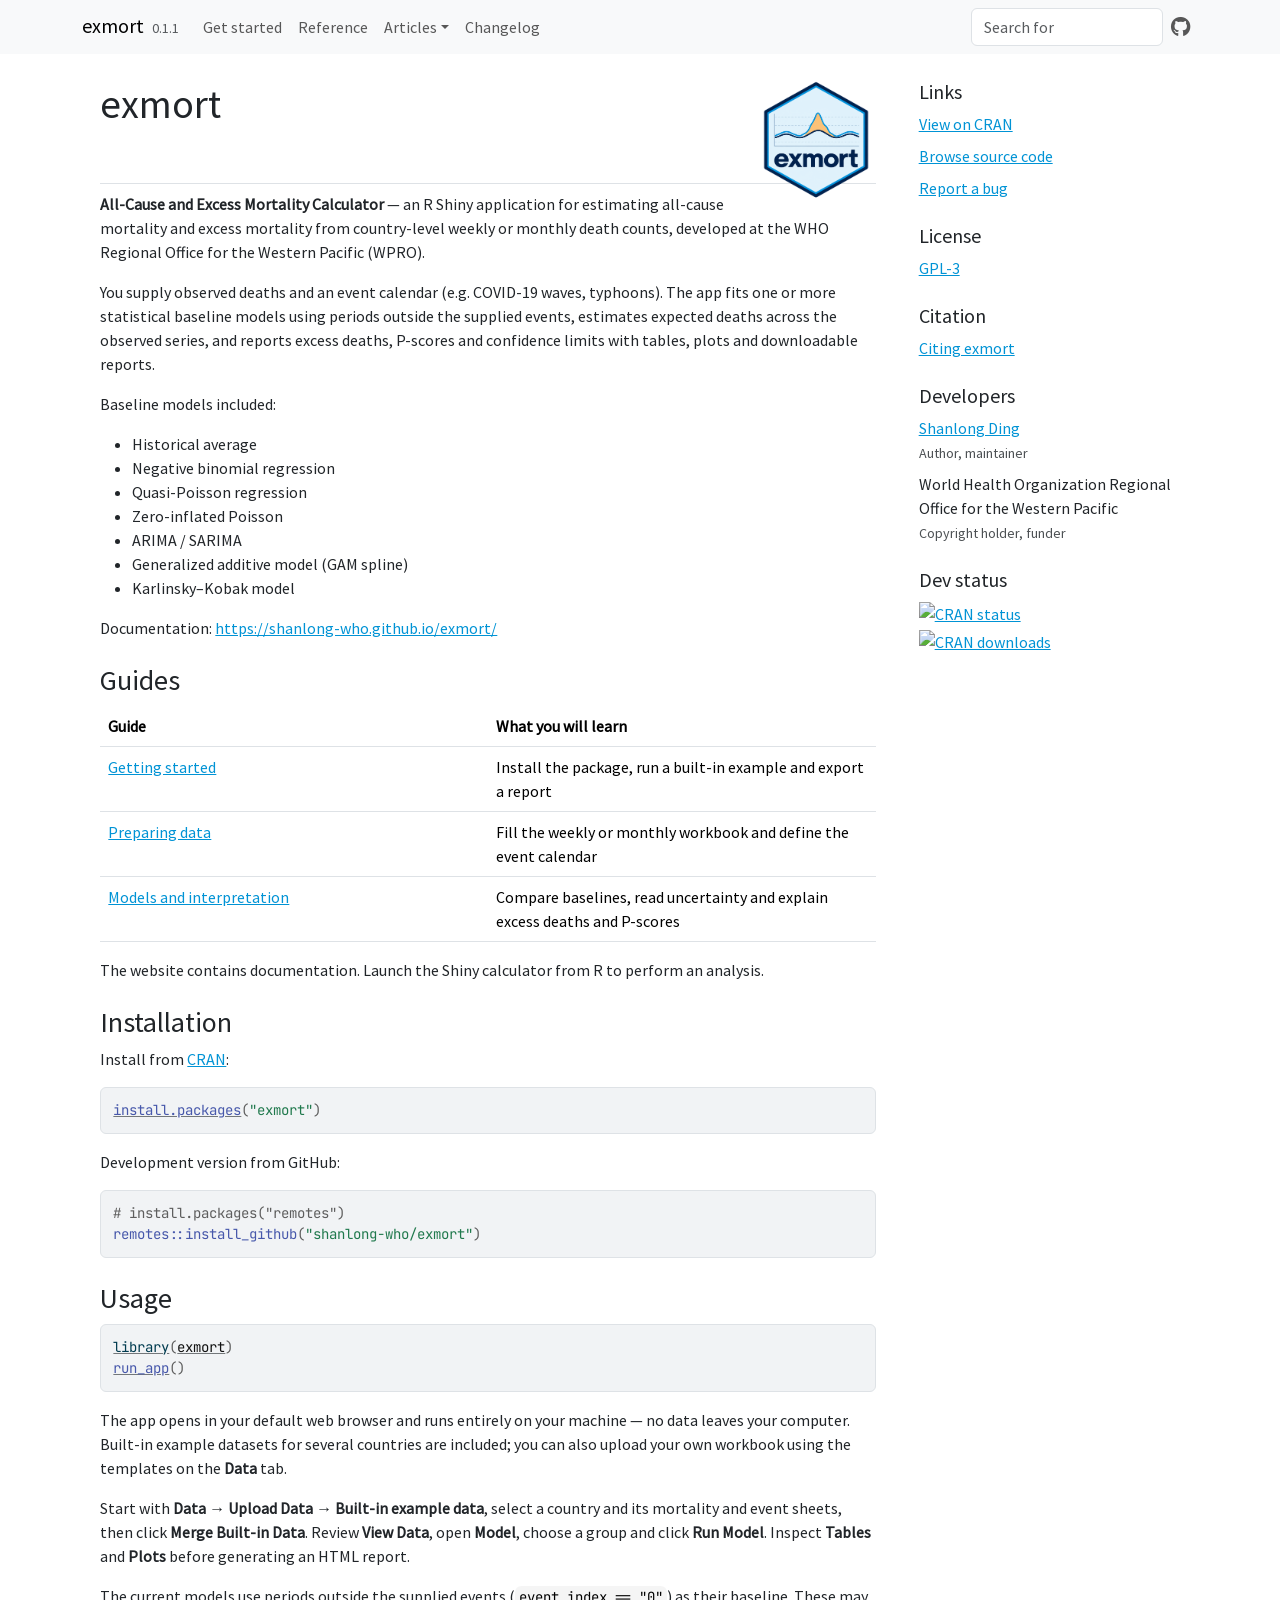
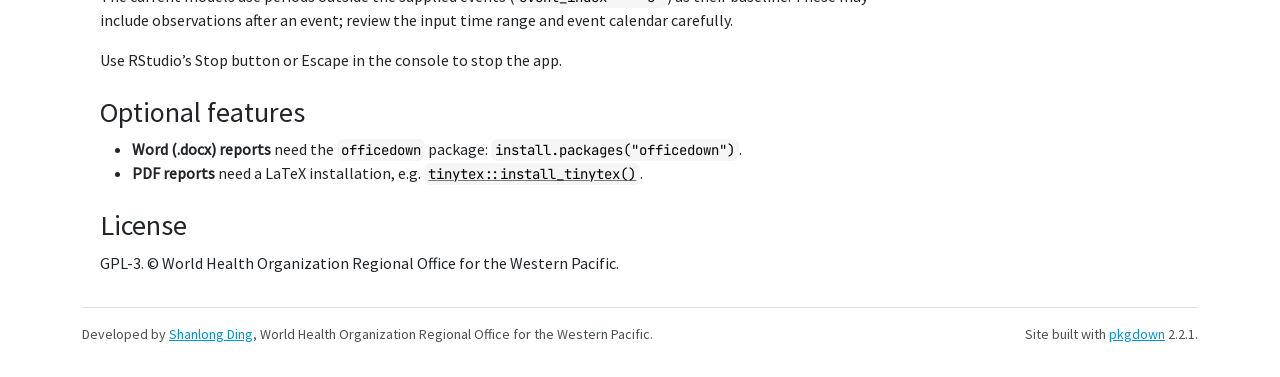
==== commit 2d870ccc: "Deploying to gh-pages from @ shanlong-who/exmort@00f15acea3e4ba1486ea670196c9321dab3f3cbb 🚀" ====
--- a/index.html
+++ b/index.html
@@ -27,7 +27,7 @@
 
     <a class="navbar-brand me-2" href="index.html">exmort</a>
 
-    <small class="nav-text text-muted me-auto" data-bs-toggle="tooltip" data-bs-placement="bottom" title="">0.1.0</small>
+    <small class="nav-text text-muted me-auto" data-bs-toggle="tooltip" data-bs-placement="bottom" title="">0.1.1</small>
 
 
     <button class="navbar-toggler" type="button" data-bs-toggle="collapse" data-bs-target="#navbar" aria-controls="navbar" aria-expanded="false" aria-label="Toggle navigation">
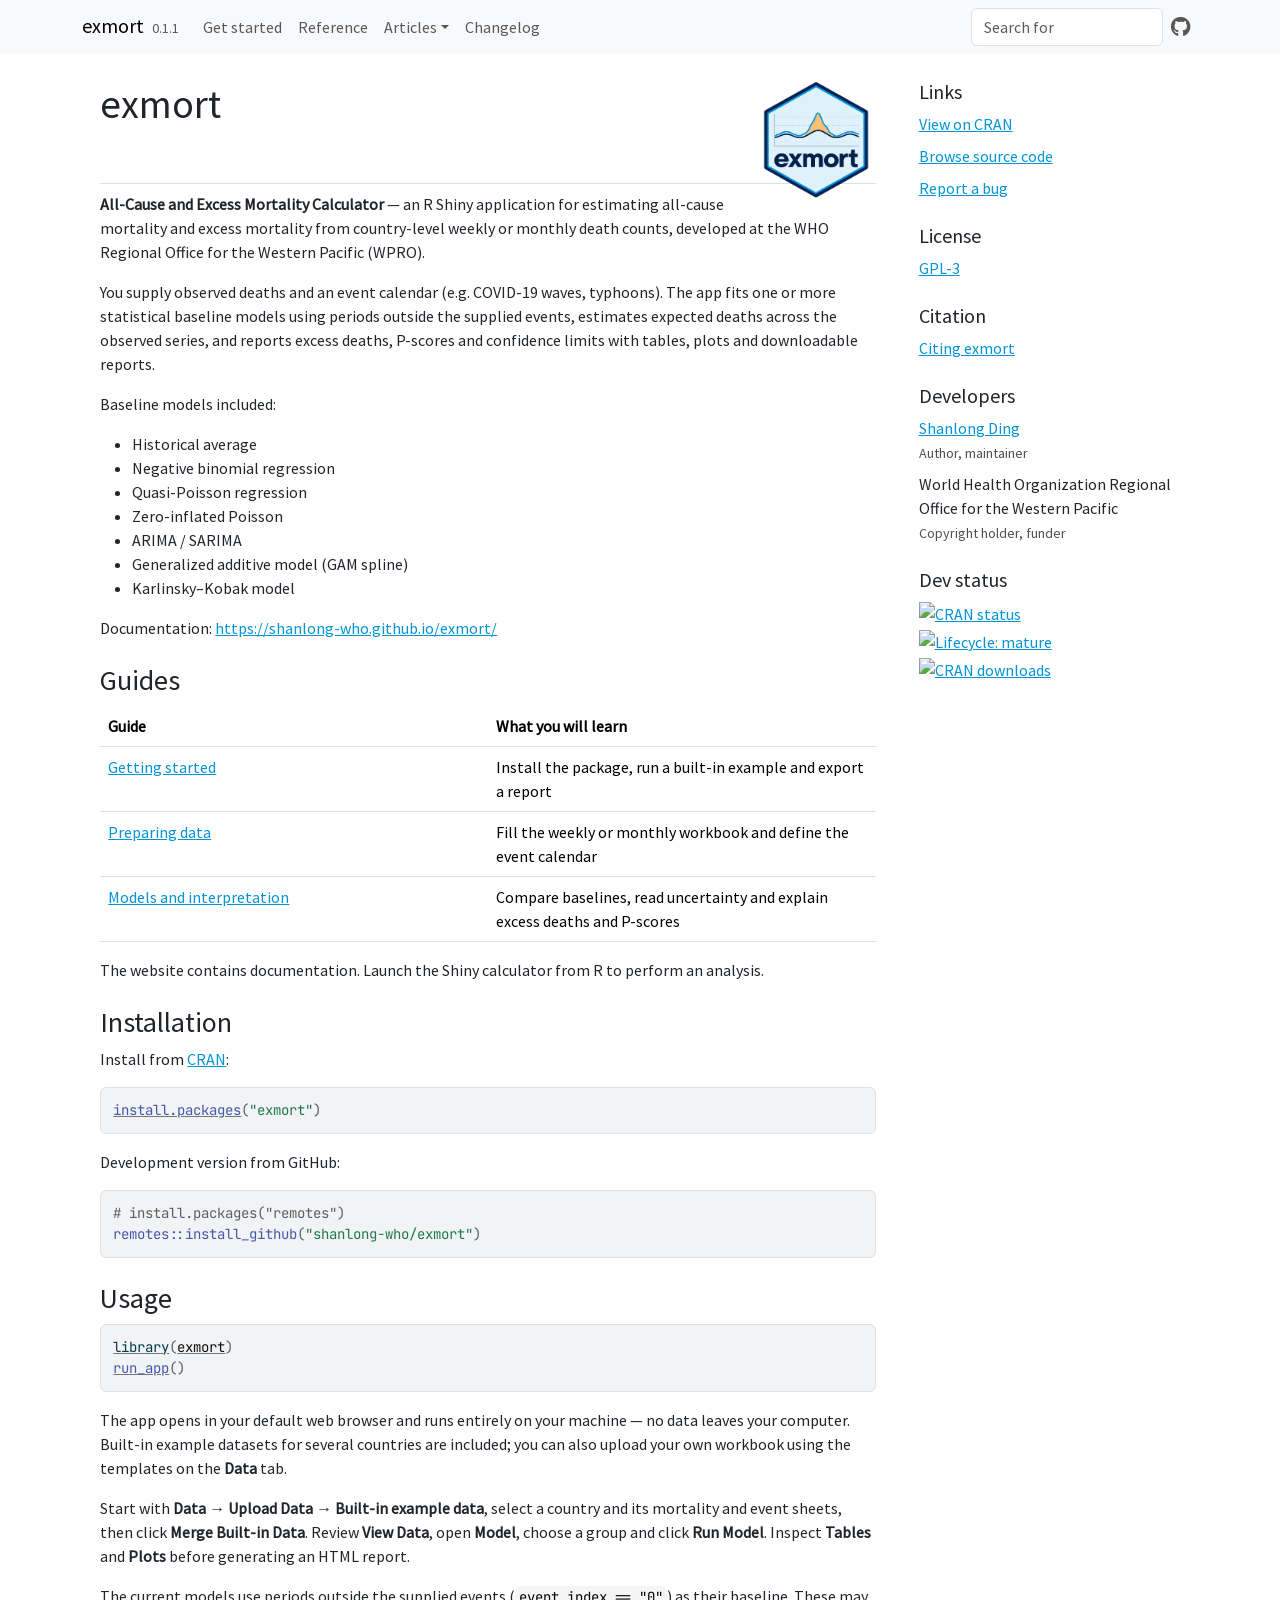
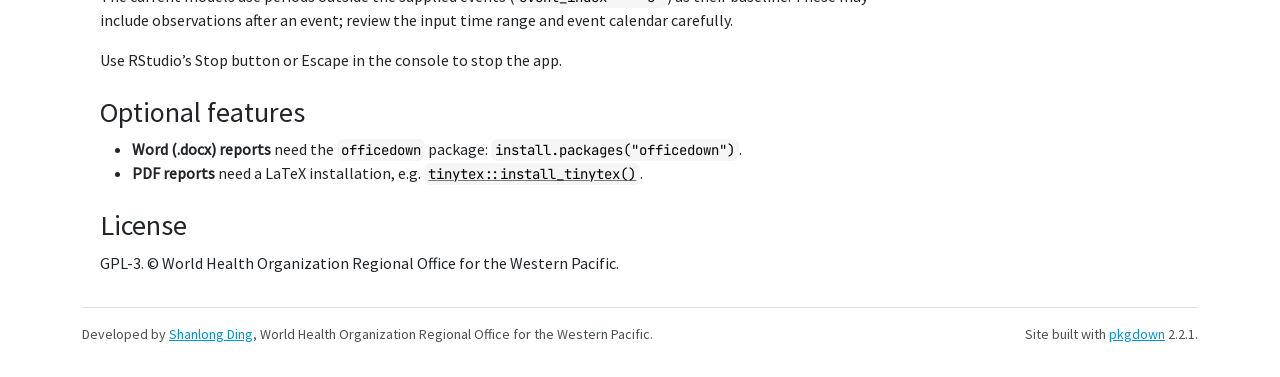
==== commit c7efe265: "Deploying to gh-pages from @ shanlong-who/exmort@d913b920d368be4354f9dea103aeb324bb4f7b23 🚀" ====
--- a/index.html
+++ b/index.html
@@ -184,6 +184,7 @@
 <h2 data-toc-skip>Dev status</h2>
 <ul class="list-unstyled">
 <li><a href="https://cran.r-project.org/package=exmort" class="external-link"><img src="https://www.r-pkg.org/badges/version/exmort" alt="CRAN status"></a></li>
+<li><a href="https://lifecycle.r-lib.org/articles/stages.html#stable" class="external-link"><img src="https://img.shields.io/badge/lifecycle-mature-brightgreen.svg" alt="Lifecycle: mature"></a></li>
 <li><a href="https://cran.r-project.org/package=exmort" class="external-link"><img src="https://cranlogs.r-pkg.org/badges/grand-total/exmort" alt="CRAN downloads"></a></li>
 </ul>
 </div>
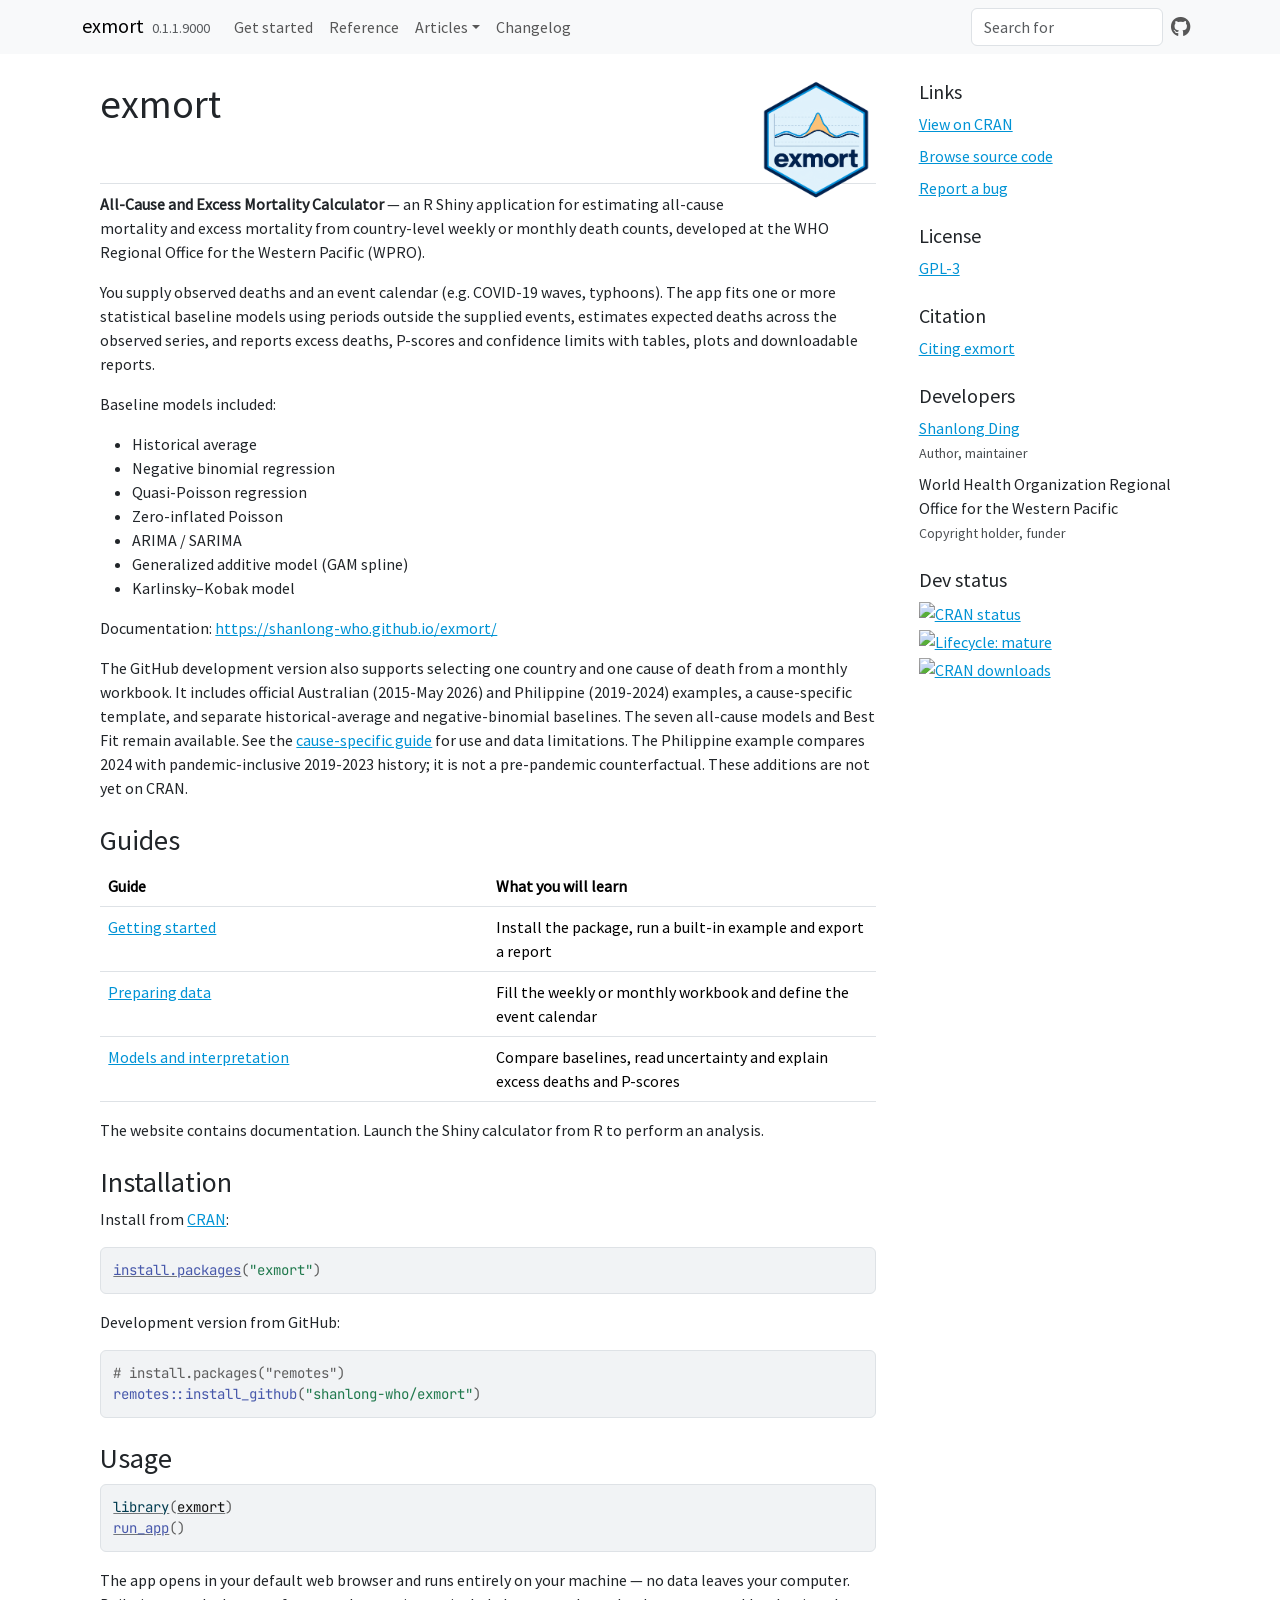
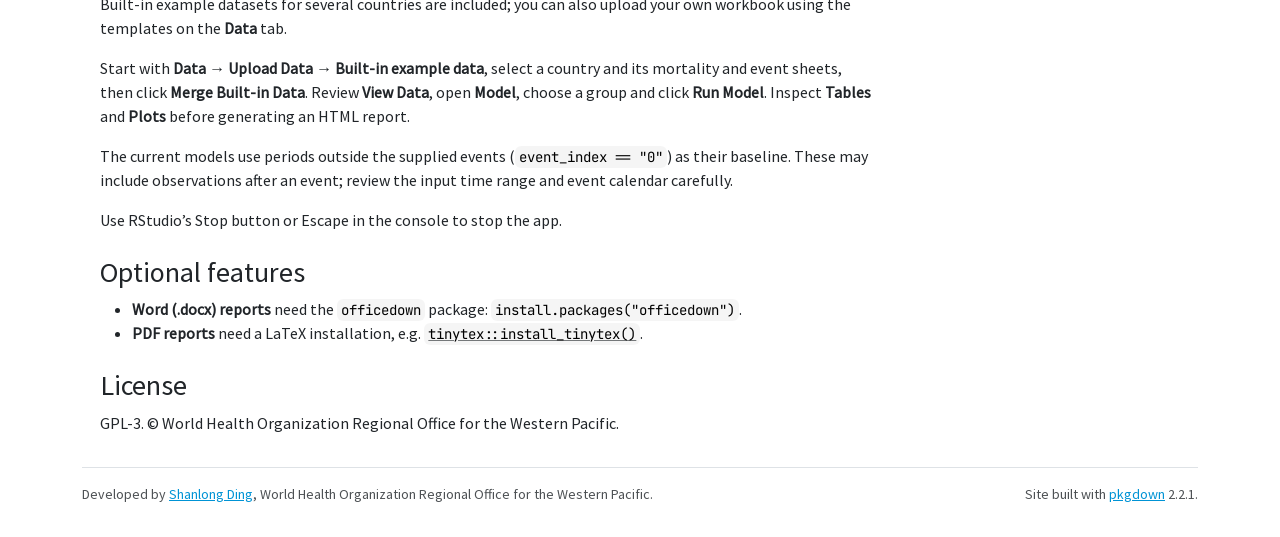
==== commit 7e276edb: "Deploying to gh-pages from @ shanlong-who/exmort@2774e32f883c9018db3036c6a0110b1cd50ddd79 🚀" ====
--- a/index.html
+++ b/index.html
@@ -27,7 +27,7 @@
 
     <a class="navbar-brand me-2" href="index.html">exmort</a>
 
-    <small class="nav-text text-muted me-auto" data-bs-toggle="tooltip" data-bs-placement="bottom" title="">0.1.1</small>
+    <small class="nav-text text-muted me-auto" data-bs-toggle="tooltip" data-bs-placement="bottom" title="">0.1.1.9000</small>
 
 
     <button class="navbar-toggler" type="button" data-bs-toggle="collapse" data-bs-target="#navbar" aria-controls="navbar" aria-expanded="false" aria-label="Toggle navigation">
@@ -80,6 +80,7 @@
 <li>Karlinsky–Kobak model</li>
 </ul>
 <p>Documentation: <a href="https://shanlong-who.github.io/exmort/" class="uri">https://shanlong-who.github.io/exmort/</a></p>
+<p>The GitHub development version also supports selecting one country and one cause of death from a monthly workbook. It includes official Australian (2015-May 2026) and Philippine (2019-2024) examples, a cause-specific template, and separate historical-average and negative-binomial baselines. The seven all-cause models and Best Fit remain available. See the <a href="https://github.com/shanlong-who/exmort/blob/main/inst/app/CAUSE_SPECIFIC.md" class="external-link">cause-specific guide</a> for use and data limitations. The Philippine example compares 2024 with pandemic-inclusive 2019-2023 history; it is not a pre-pandemic counterfactual. These additions are not yet on CRAN.</p>
 <div class="section level2">
 <h2 id="guides">Guides<a class="anchor" aria-label="anchor" href="#guides"></a>
 </h2>
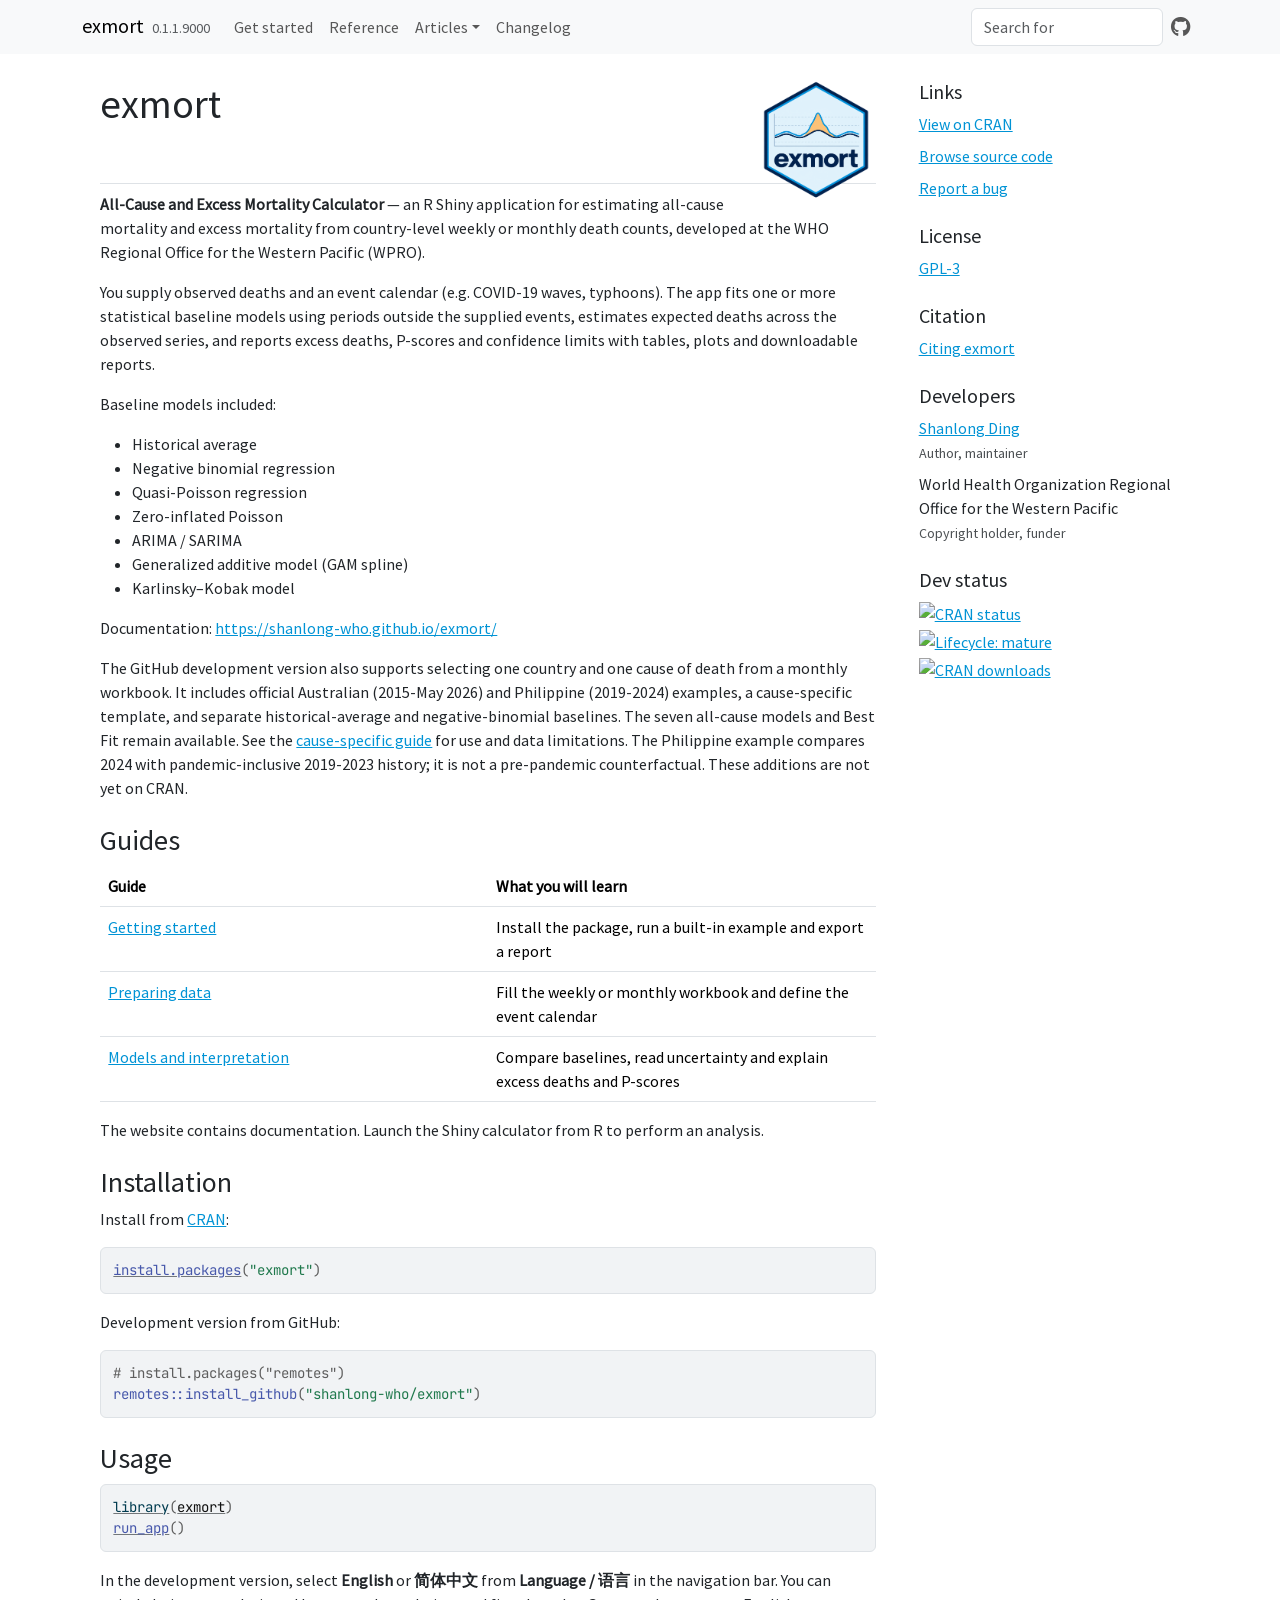
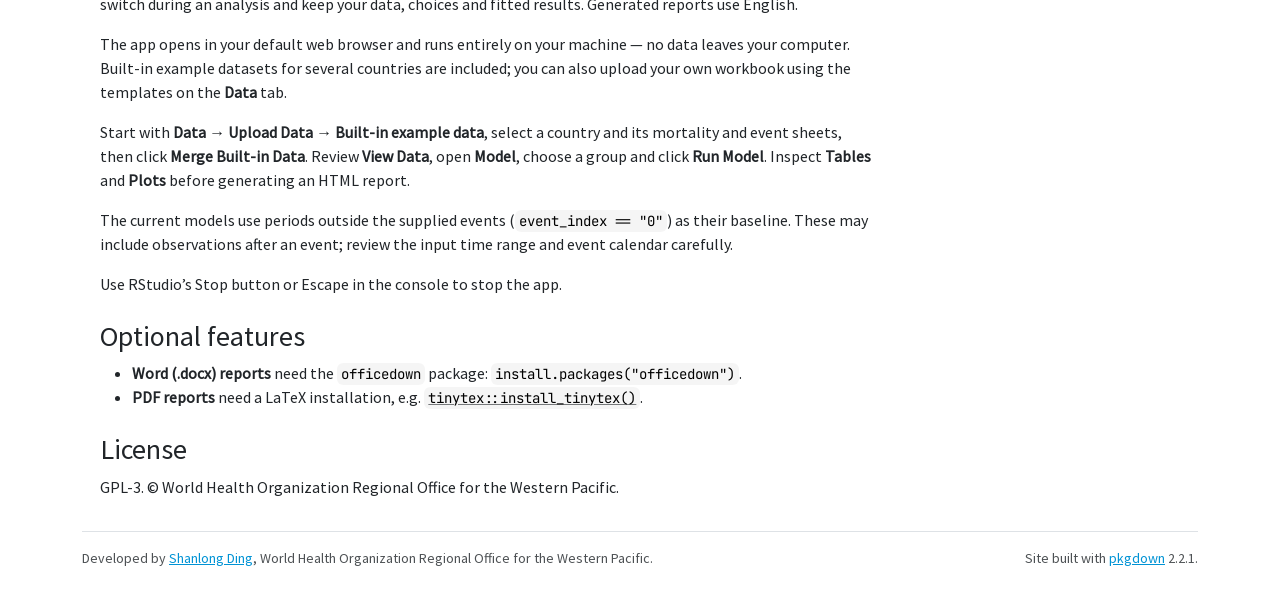
==== commit 6a9c7580: "Deploying to gh-pages from @ shanlong-who/exmort@551ae97da20782fd49b7cb2564ca8a4560b8b785 🚀" ====
--- a/index.html
+++ b/index.html
@@ -1,8 +1,7 @@
 <!DOCTYPE html>
 <!-- Generated by pkgdown: do not edit by hand --><html lang="en-GB">
 <head>
-<meta http-equiv="Content-Type" content="text/html; charset=UTF-8">
-<meta charset="utf-8">
+<meta charset="UTF-8">
 <meta http-equiv="X-UA-Compatible" content="IE=edge">
 <meta name="viewport" content="width=device-width, initial-scale=1, shrink-to-fit=no">
 <title>exmort — All-Cause and Excess Mortality Calculator • exmort</title>
@@ -127,6 +126,7 @@
 <div class="sourceCode" id="cb3"><pre class="downlit sourceCode r">
 <code class="sourceCode R"><span><span class="kw"><a href="https://rdrr.io/r/base/library.html" class="external-link">library</a></span><span class="op">(</span><span class="va"><a href="https://github.com/shanlong-who/exmort" class="external-link">exmort</a></span><span class="op">)</span></span>
 <span><span class="fu"><a href="reference/run_app.html">run_app</a></span><span class="op">(</span><span class="op">)</span></span></code></pre></div>
+<p>In the development version, select <strong>English</strong> or <strong>简体中文</strong> from <strong>Language / 语言</strong> in the navigation bar. You can switch during an analysis and keep your data, choices and fitted results. Generated reports use English.</p>
 <p>The app opens in your default web browser and runs entirely on your machine — no data leaves your computer. Built-in example datasets for several countries are included; you can also upload your own workbook using the templates on the <strong>Data</strong> tab.</p>
 <p>Start with <strong>Data → Upload Data → Built-in example data</strong>, select a country and its mortality and event sheets, then click <strong>Merge Built-in Data</strong>. Review <strong>View Data</strong>, open <strong>Model</strong>, choose a group and click <strong>Run Model</strong>. Inspect <strong>Tables</strong> and <strong>Plots</strong> before generating an HTML report.</p>
 <p>The current models use periods outside the supplied events (<code>event_index == "0"</code>) as their baseline. These may include observations after an event; review the input time range and event calendar carefully.</p>
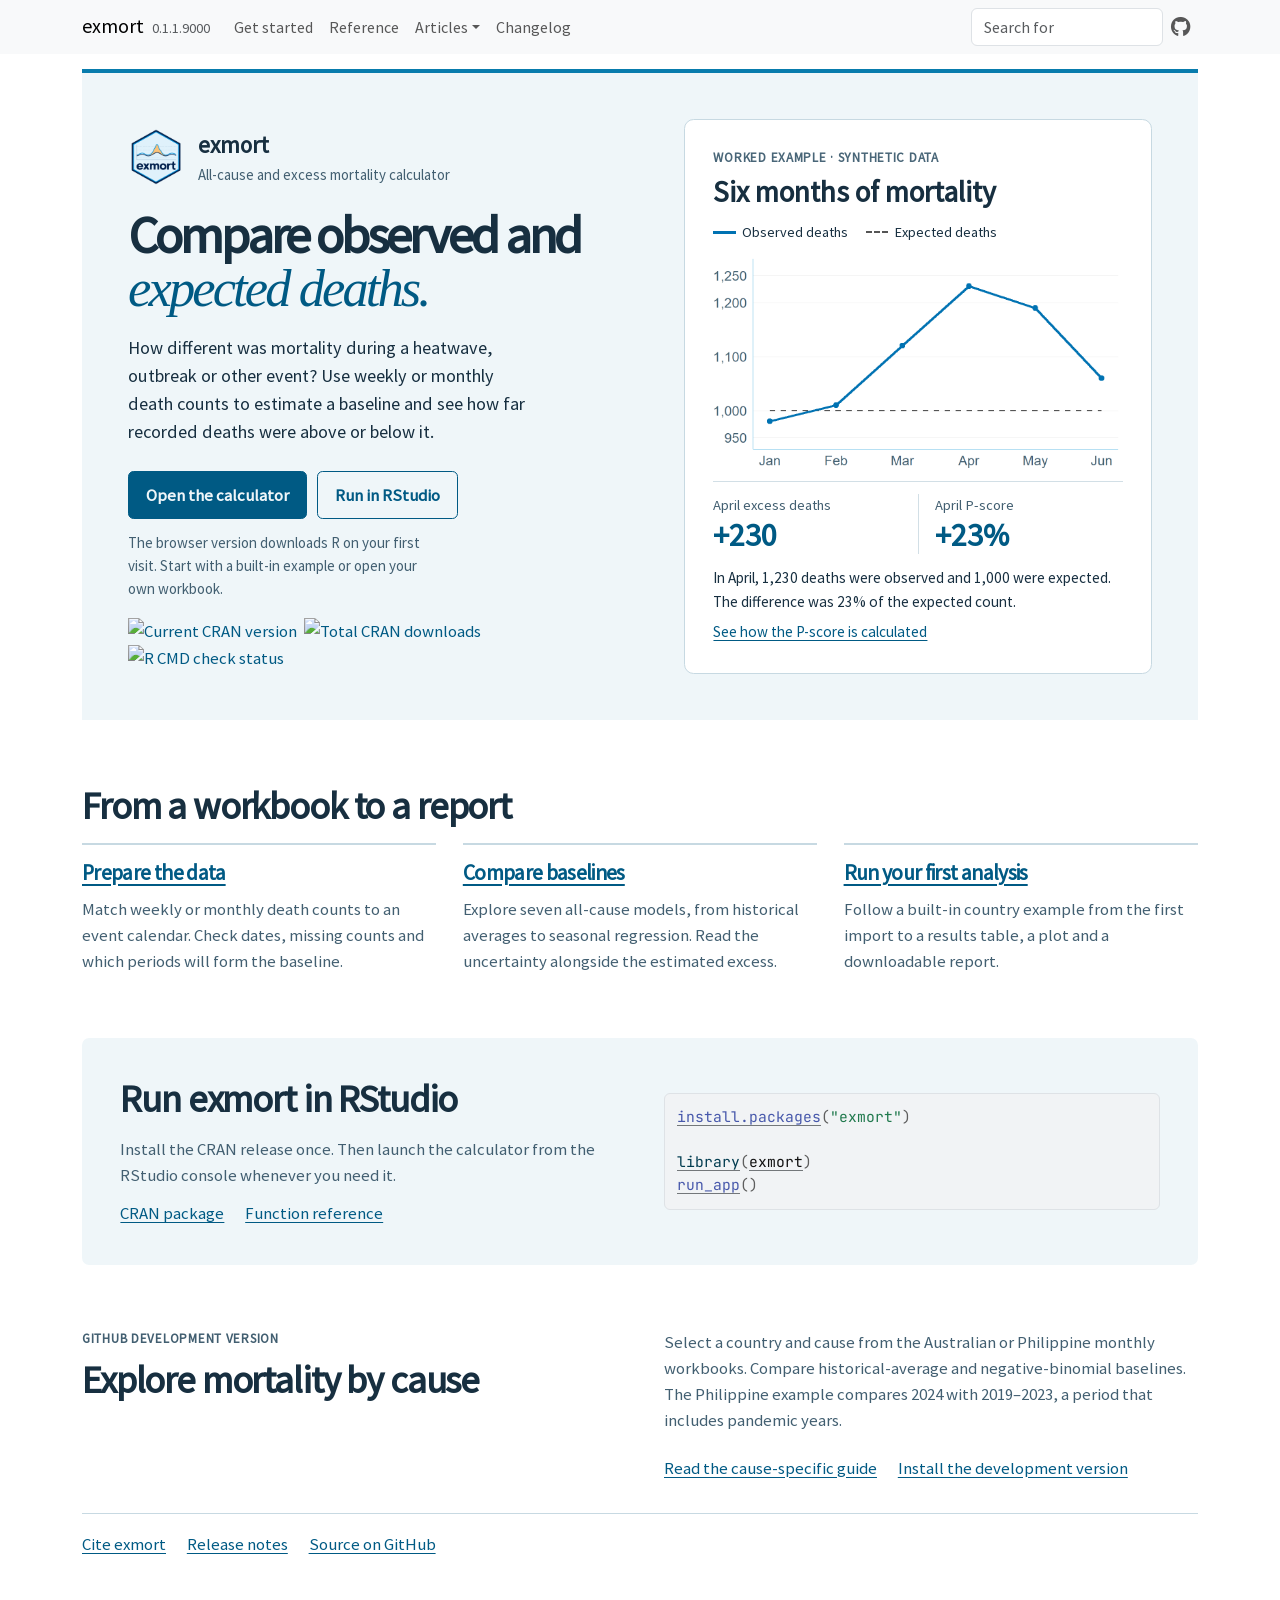
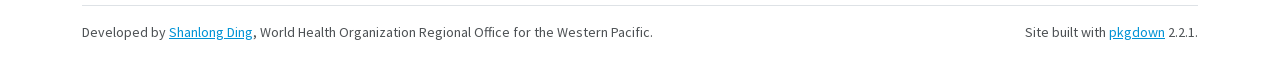
==== commit dc3d1f99: "Deploying to gh-pages from @ shanlong-who/exmort@fffe098049b0b83bcd4809ad9db052254347fecb 🚀" ====
--- a/index.html
+++ b/index.html
@@ -7,14 +7,15 @@
 <title>exmort — All-Cause and Excess Mortality Calculator • exmort</title>
 <script src="deps/jquery-3.6.0/jquery-3.6.0.min.js"></script><meta name="viewport" content="width=device-width, initial-scale=1, shrink-to-fit=no">
 <link href="deps/bootstrap-5.3.8/bootstrap.min.css" rel="stylesheet">
-<script src="deps/bootstrap-5.3.8/bootstrap.bundle.min.js"></script><link href="deps/Source_Sans_Pro-0.4.10/font.css" rel="stylesheet">
-<link href="deps/JetBrains_Mono-0.4.10/font.css" rel="stylesheet">
+<script src="deps/bootstrap-5.3.8/bootstrap.bundle.min.js"></script><link href="deps/Source_Sans_Pro-0.5.0/font.css" rel="stylesheet">
+<link href="deps/JetBrains_Mono-0.5.0/font.css" rel="stylesheet">
 <link href="deps/font-awesome-6.5.2/css/all.min.css" rel="stylesheet">
 <link href="deps/font-awesome-6.5.2/css/v4-shims.min.css" rel="stylesheet">
-<script src="deps/headroom-0.11.0/headroom.min.js"></script><script src="deps/headroom-0.11.0/jQuery.headroom.min.js"></script><script src="deps/bootstrap-toc-1.0.1/bootstrap-toc.min.js"></script><script src="deps/clipboard.js-2.0.11/clipboard.min.js"></script><script src="deps/search-1.0.0/autocomplete.jquery.min.js"></script><script src="deps/search-1.0.0/fuse.min.js"></script><script src="deps/search-1.0.0/mark.min.js"></script><!-- pkgdown --><script src="pkgdown.js"></script><meta property="og:title" content="exmort — All-Cause and Excess Mortality Calculator">
-<meta name="description" content="A local R Shiny calculator for weekly and monthly all-cause mortality, expected deaths, excess deaths and P-scores, with model comparisons and reports.
+<script src="deps/headroom-0.11.0/headroom.min.js"></script><script src="deps/headroom-0.11.0/jQuery.headroom.min.js"></script><script src="deps/bootstrap-toc-1.0.1/bootstrap-toc.min.js"></script><script src="deps/clipboard.js-2.0.11/clipboard.min.js"></script><script src="deps/search-1.0.0/autocomplete.jquery.min.js"></script><script src="deps/search-1.0.0/fuse.min.js"></script><script src="deps/search-1.0.0/mark.min.js"></script><!-- pkgdown --><script src="pkgdown.js"></script><link href="extra.css" rel="stylesheet">
+<meta property="og:title" content="exmort — All-Cause and Excess Mortality Calculator">
+<meta name="description" content="Compare observed and expected deaths using weekly or monthly counts. Open the browser calculator or run exmort in RStudio to estimate excess deaths and P-scores.
 ">
-<meta property="og:description" content="A local R Shiny calculator for weekly and monthly all-cause mortality, expected deaths, excess deaths and P-scores, with model comparisons and reports.
+<meta property="og:description" content="Compare observed and expected deaths using weekly or monthly counts. Open the browser calculator or run exmort in RStudio to estimate excess deaths and P-scores.
 ">
 <meta property="og:image" content="https://shanlong-who.github.io/exmort/logo.png">
 </head>
@@ -58,139 +59,113 @@
   </div>
 </nav><div class="container template-home">
 <div class="row">
-  <main id="main" class="col-md-9"><div class="section level1">
+  <main id="main" class="col-md-9"><div class="em-home">
+<section class="em-hero" aria-labelledby="em-title"><div class="em-intro">
+<div class="em-brand">
+<img src="reference/figures/logo.png" width="60" height="69" alt=""><span>exmort <small>All-cause and excess mortality calculator</small></span>
+</div>
 <div class="page-header">
-<img src="logo.png" class="logo" alt=""><h1 id="exmort-">exmort 
-<a class="anchor" aria-label="anchor" href="#exmort-"></a>
+<img src="logo.png" class="logo" alt=""><h1 id="em-title">
+Compare observed and <em>expected deaths.</em>
 </h1>
 </div>
-<!-- badges: start -->
-
-<p><strong>All-Cause and Excess Mortality Calculator</strong> — an R Shiny application for estimating all-cause mortality and excess mortality from country-level weekly or monthly death counts, developed at the WHO Regional Office for the Western Pacific (WPRO).</p>
-<p>You supply observed deaths and an event calendar (e.g. COVID-19 waves, typhoons). The app fits one or more statistical baseline models using periods outside the supplied events, estimates expected deaths across the observed series, and reports excess deaths, P-scores and confidence limits with tables, plots and downloadable reports.</p>
-<p>Baseline models included:</p>
-<ul>
-<li>Historical average</li>
-<li>Negative binomial regression</li>
-<li>Quasi-Poisson regression</li>
-<li>Zero-inflated Poisson</li>
-<li>ARIMA / SARIMA</li>
-<li>Generalized additive model (GAM spline)</li>
-<li>Karlinsky–Kobak model</li>
-</ul>
-<p>Documentation: <a href="https://shanlong-who.github.io/exmort/" class="uri">https://shanlong-who.github.io/exmort/</a></p>
-<p>The GitHub development version also supports selecting one country and one cause of death from a monthly workbook. It includes official Australian (2015-May 2026) and Philippine (2019-2024) examples, a cause-specific template, and separate historical-average and negative-binomial baselines. The seven all-cause models and Best Fit remain available. See the <a href="https://github.com/shanlong-who/exmort/blob/main/inst/app/CAUSE_SPECIFIC.md" class="external-link">cause-specific guide</a> for use and data limitations. The Philippine example compares 2024 with pandemic-inclusive 2019-2023 history; it is not a pre-pandemic counterfactual. These additions are not yet on CRAN.</p>
-<div class="section level2">
-<h2 id="guides">Guides<a class="anchor" aria-label="anchor" href="#guides"></a>
-</h2>
-<table class="table">
-<colgroup>
-<col width="50%">
-<col width="50%">
-</colgroup>
-<thead><tr>
-<th>Guide</th>
-<th>What you will learn</th>
-</tr></thead>
-<tbody>
-<tr>
-<td><a href="https://shanlong-who.github.io/exmort/articles/exmort.html">Getting started</a></td>
-<td>Install the package, run a built-in example and export a report</td>
-</tr>
-<tr>
-<td><a href="https://shanlong-who.github.io/exmort/articles/data-preparation.html">Preparing data</a></td>
-<td>Fill the weekly or monthly workbook and define the event calendar</td>
-</tr>
-<tr>
-<td><a href="https://shanlong-who.github.io/exmort/articles/models-and-interpretation.html">Models and interpretation</a></td>
-<td>Compare baselines, read uncertainty and explain excess deaths and P-scores</td>
-</tr>
-</tbody>
-</table>
-<p>The website contains documentation. Launch the Shiny calculator from R to perform an analysis.</p>
+<p class="em-lead">
+How different was mortality during a heatwave, outbreak or other event? Use weekly or monthly death counts to estimate a baseline and see how far recorded deaths were above or below it.
+</p>
+<div class="em-actions">
+<a class="external-link em-primary" href="https://shanlong-who.github.io/excess-mortality/">Open the calculator</a><a class="em-secondary" href="#run-in-r">Run in RStudio</a>
 </div>
-<div class="section level2">
-<h2 id="installation">Installation<a class="anchor" aria-label="anchor" href="#installation"></a>
-</h2>
-<p>Install from <a href="https://cran.r-project.org/package=exmort" class="external-link">CRAN</a>:</p>
-<div class="sourceCode" id="cb1"><pre class="downlit sourceCode r">
-<code class="sourceCode R"><span><span class="fu"><a href="https://rdrr.io/r/utils/install.packages.html" class="external-link">install.packages</a></span><span class="op">(</span><span class="st">"exmort"</span><span class="op">)</span></span></code></pre></div>
-<p>Development version from GitHub:</p>
-<div class="sourceCode" id="cb2"><pre class="downlit sourceCode r">
-<code class="sourceCode R"><span><span class="co"># install.packages("remotes")</span></span>
-<span><span class="fu">remotes</span><span class="fu">::</span><span class="fu">install_github</span><span class="op">(</span><span class="st">"shanlong-who/exmort"</span><span class="op">)</span></span></code></pre></div>
-</div>
-<div class="section level2">
-<h2 id="usage">Usage<a class="anchor" aria-label="anchor" href="#usage"></a>
-</h2>
-<div class="sourceCode" id="cb3"><pre class="downlit sourceCode r">
-<code class="sourceCode R"><span><span class="kw"><a href="https://rdrr.io/r/base/library.html" class="external-link">library</a></span><span class="op">(</span><span class="va"><a href="https://github.com/shanlong-who/exmort" class="external-link">exmort</a></span><span class="op">)</span></span>
-<span><span class="fu"><a href="reference/run_app.html">run_app</a></span><span class="op">(</span><span class="op">)</span></span></code></pre></div>
-<p>In the development version, select <strong>English</strong> or <strong>简体中文</strong> from <strong>Language / 语言</strong> in the navigation bar. You can switch during an analysis and keep your data, choices and fitted results. Generated reports use English.</p>
-<p>The app opens in your default web browser and runs entirely on your machine — no data leaves your computer. Built-in example datasets for several countries are included; you can also upload your own workbook using the templates on the <strong>Data</strong> tab.</p>
-<p>Start with <strong>Data → Upload Data → Built-in example data</strong>, select a country and its mortality and event sheets, then click <strong>Merge Built-in Data</strong>. Review <strong>View Data</strong>, open <strong>Model</strong>, choose a group and click <strong>Run Model</strong>. Inspect <strong>Tables</strong> and <strong>Plots</strong> before generating an HTML report.</p>
-<p>The current models use periods outside the supplied events (<code>event_index == "0"</code>) as their baseline. These may include observations after an event; review the input time range and event calendar carefully.</p>
-<p>Use RStudio’s Stop button or Escape in the console to stop the app.</p>
-</div>
-<div class="section level2">
-<h2 id="optional-features">Optional features<a class="anchor" aria-label="anchor" href="#optional-features"></a>
-</h2>
-<ul>
-<li>
-<strong>Word (.docx) reports</strong> need the <code>officedown</code> package: <code>install.packages("officedown")</code>.</li>
-<li>
-<strong>PDF reports</strong> need a LaTeX installation, e.g. <code><a href="https://rdrr.io/pkg/tinytex/man/install_tinytex.html" class="external-link">tinytex::install_tinytex()</a></code>.</li>
-</ul>
-</div>
-<div class="section level2">
-<h2 id="license">License<a class="anchor" aria-label="anchor" href="#license"></a>
-</h2>
-<p>GPL-3. © World Health Organization Regional Office for the Western Pacific.</p>
+<p class="em-browser">
+The browser version downloads R on your first visit. Start with a built-in example or open your own workbook.
+</p>
+<div class="em-badges" role="group" aria-label="R package status">
+<p><a href="https://cran.r-project.org/package=exmort" class="external-link"><img src="https://www.r-pkg.org/badges/version/exmort" alt="Current CRAN version" height="20"></a> <a href="https://cran.r-project.org/package=exmort" class="external-link"><img src="https://cranlogs.r-pkg.org/badges/grand-total/exmort" alt="Total CRAN downloads" height="20"></a> <a href="https://github.com/shanlong-who/exmort/actions/workflows/R-CMD-check.yaml" class="external-link"><img src="https://github.com/shanlong-who/exmort/actions/workflows/R-CMD-check.yaml/badge.svg?branch=main" alt="R CMD check status" height="20"></a></p>
 </div>
 </div>
-  </main><aside class="col-md-3"><div class="links">
-<h2 data-toc-skip>Links</h2>
-<ul class="list-unstyled">
-<li><a href="https://cloud.r-project.org/package=exmort" class="external-link">View on CRAN</a></li>
-<li><a href="https://github.com/shanlong-who/exmort/" class="external-link">Browse source code</a></li>
-<li><a href="https://github.com/shanlong-who/exmort/issues" class="external-link">Report a bug</a></li>
-</ul>
+<figure class="em-example"><figcaption><span class="em-kicker">Worked example · Synthetic data</span><strong>Six months of mortality</strong>
+</figcaption><div class="em-legend">
+<span><i class="em-observed" aria-hidden="true"></i>Observed deaths</span><span><i class="em-expected" aria-hidden="true"></i>Expected deaths</span>
 </div>
-
-<div class="license">
-<h2 data-toc-skip>License</h2>
-<ul class="list-unstyled">
-<li><a href="https://www.r-project.org/Licenses/GPL-3" class="external-link">GPL-3</a></li>
-</ul>
+<img class="em-chart" src="monthly-example.png" width="1200" height="620" alt="Monthly observed deaths rise from 980 in January to 1,230 in April, then fall to 1,060 in June. The expected baseline stays at 1,000."><div class="em-reading">
+<div>
+<span>April excess deaths</span><strong>+230</strong>
 </div>
-
-
-<div class="citation">
-<h2 data-toc-skip>Citation</h2>
-<ul class="list-unstyled">
-<li><a href="authors.html#citation">Citing exmort</a></li>
-</ul>
+<div>
+<span>April P-score</span><strong>+23%</strong>
 </div>
-
-<div class="developers">
-<h2 data-toc-skip>Developers</h2>
-<ul class="list-unstyled">
-<li>
-<a href="https://github.com/shanlong-who" class="external-link">Shanlong Ding</a> <br><small class="roles"> Author, maintainer </small>   </li>
-<li>World Health Organization Regional Office for the Western Pacific <br><small class="roles"> Copyright holder, funder </small>   </li>
-</ul>
 </div>
-
-<div class="dev-status">
-<h2 data-toc-skip>Dev status</h2>
-<ul class="list-unstyled">
-<li><a href="https://cran.r-project.org/package=exmort" class="external-link"><img src="https://www.r-pkg.org/badges/version/exmort" alt="CRAN status"></a></li>
-<li><a href="https://lifecycle.r-lib.org/articles/stages.html#stable" class="external-link"><img src="https://img.shields.io/badge/lifecycle-mature-brightgreen.svg" alt="Lifecycle: mature"></a></li>
-<li><a href="https://cran.r-project.org/package=exmort" class="external-link"><img src="https://cranlogs.r-pkg.org/badges/grand-total/exmort" alt="CRAN downloads"></a></li>
-</ul>
+<p>
+In April, 1,230 deaths were observed and 1,000 were expected. The difference was 23% of the expected count.
+</p>
+<a href="articles/models-and-interpretation.html#observed-expected-and-excess-deaths">See how the P-score is calculated</a>
+</figure></section><section class="em-guides" aria-labelledby="analysis-guides"><h2 id="analysis-guides">
+From a workbook to a report
+</h2>
+<div class="em-guide-grid">
+<div>
+<h3>
+<a href="articles/data-preparation.html">Prepare the data</a>
+</h3>
+<p>
+Match weekly or monthly death counts to an event calendar. Check dates, missing counts and which periods will form the baseline.
+</p>
 </div>
-
-  </aside>
+<div>
+<h3>
+<a href="articles/models-and-interpretation.html">Compare baselines</a>
+</h3>
+<p>
+Explore seven all-cause models, from historical averages to seasonal regression. Read the uncertainty alongside the estimated excess.
+</p>
+</div>
+<div>
+<h3>
+<a href="articles/exmort.html">Run your first analysis</a>
+</h3>
+<p>
+Follow a built-in country example from the first import to a results table, a plot and a downloadable report.
+</p>
+</div>
+</div>
+</section><section class="em-install" aria-labelledby="run-in-r"><div>
+<h2 id="run-in-r">
+Run exmort in RStudio
+</h2>
+<p>
+Install the CRAN release once. Then launch the calculator from the RStudio console whenever you need it.
+</p>
+<div class="em-links">
+<a href="https://cran.r-project.org/package=exmort" class="external-link">CRAN package</a><a href="reference/run_app.html">Function reference</a>
+</div>
+</div>
+<div class="em-code">
+<div class="sourceCode" id="cb1"><pre class="downlit sourceCode r">
+<code class="sourceCode R"><span><span class="fu"><a href="https://rdrr.io/r/utils/install.packages.html" class="external-link">install.packages</a></span><span class="op">(</span><span class="st">"exmort"</span><span class="op">)</span></span>
+<span></span>
+<span><span class="kw"><a href="https://rdrr.io/r/base/library.html" class="external-link">library</a></span><span class="op">(</span><span class="va"><a href="https://github.com/shanlong-who/exmort" class="external-link">exmort</a></span><span class="op">)</span></span>
+<span><span class="fu"><a href="reference/run_app.html">run_app</a></span><span class="op">(</span><span class="op">)</span></span></code></pre></div>
+</div>
+</section><section class="em-cause" aria-labelledby="by-cause"><div>
+<p class="em-kicker">
+GitHub development version
+</p>
+<h2 id="by-cause">
+Explore mortality by cause
+</h2>
+</div>
+<div>
+<p>
+Select a country and cause from the Australian or Philippine monthly workbooks. Compare historical-average and negative-binomial baselines. The Philippine example compares 2024 with 2019–2023, a period that includes pandemic years.
+</p>
+<div class="em-links">
+<a href="https://github.com/shanlong-who/exmort/blob/main/inst/app/CAUSE_SPECIFIC.md" class="external-link">Read the cause-specific guide</a><a href="articles/exmort.html#install-and-launch">Install the development version</a>
+</div>
+</div>
+</section><div class="em-footlinks">
+<a href="authors.html#citation">Cite exmort</a><a href="news/index.html">Release notes</a><a href="https://github.com/shanlong-who/exmort" class="external-link">Source on GitHub</a>
+</div>
+</div>
+  </main><aside class="col-md-3"></aside>
 </div>
 
 
--- a/deps/Source_Sans_Pro-0.5.0/font.css
+++ b/deps/Source_Sans_Pro-0.5.0/font.css
@@ -0,0 +1,63 @@
+/* cyrillic-ext */
+@font-face {
+  font-family: 'Source Sans Pro';
+  font-style: normal;
+  font-weight: 400;
+  font-display: swap;
+  src: url(a64a6b9edc16422e3b73aade9a16b5e0.woff2) format('woff2');
+  unicode-range: U+0460-052F, U+1C80-1C8A, U+20B4, U+2DE0-2DFF, U+A640-A69F, U+FE2E-FE2F;
+}
+/* cyrillic */
+@font-face {
+  font-family: 'Source Sans Pro';
+  font-style: normal;
+  font-weight: 400;
+  font-display: swap;
+  src: url(d06f324589d2b8c9d97cdb5bf8719ab4.woff2) format('woff2');
+  unicode-range: U+0301, U+0400-045F, U+0490-0491, U+04B0-04B1, U+2116;
+}
+/* greek-ext */
+@font-face {
+  font-family: 'Source Sans Pro';
+  font-style: normal;
+  font-weight: 400;
+  font-display: swap;
+  src: url(8df65f30de191918ba72dbc3b63b664c.woff2) format('woff2');
+  unicode-range: U+1F00-1FFF;
+}
+/* greek */
+@font-face {
+  font-family: 'Source Sans Pro';
+  font-style: normal;
+  font-weight: 400;
+  font-display: swap;
+  src: url(54ce69148ea143c1897f0d7a7df9f7fc.woff2) format('woff2');
+  unicode-range: U+0370-0377, U+037A-037F, U+0384-038A, U+038C, U+038E-03A1, U+03A3-03FF;
+}
+/* vietnamese */
+@font-face {
+  font-family: 'Source Sans Pro';
+  font-style: normal;
+  font-weight: 400;
+  font-display: swap;
+  src: url(d7754c0b6c85394a52c70e42e57a80ad.woff2) format('woff2');
+  unicode-range: U+0102-0103, U+0110-0111, U+0128-0129, U+0168-0169, U+01A0-01A1, U+01AF-01B0, U+0300-0301, U+0303-0304, U+0308-0309, U+0323, U+0329, U+1EA0-1EF9, U+20AB;
+}
+/* latin-ext */
+@font-face {
+  font-family: 'Source Sans Pro';
+  font-style: normal;
+  font-weight: 400;
+  font-display: swap;
+  src: url(ea6cf1c6a1ff55ff282a06ac7559eec1.woff2) format('woff2');
+  unicode-range: U+0100-02BA, U+02BD-02C5, U+02C7-02CC, U+02CE-02D7, U+02DD-02FF, U+0304, U+0308, U+0329, U+1D00-1DBF, U+1E00-1E9F, U+1EF2-1EFF, U+2020, U+20A0-20AB, U+20AD-20C4, U+2113, U+2C60-2C7F, U+A720-A7FF;
+}
+/* latin */
+@font-face {
+  font-family: 'Source Sans Pro';
+  font-style: normal;
+  font-weight: 400;
+  font-display: swap;
+  src: url(5777e44a747e7dd3aefb7b44bacc824e.woff2) format('woff2');
+  unicode-range: U+0000-00FF, U+0131, U+0152-0153, U+02BB-02BC, U+02C6, U+02DA, U+02DC, U+0304, U+0308, U+0329, U+2000-206F, U+20AC, U+2122, U+2191, U+2193, U+2212, U+2215, U+FEFF, U+FFFD;
+}
--- a/deps/JetBrains_Mono-0.5.0/font.css
+++ b/deps/JetBrains_Mono-0.5.0/font.css
@@ -0,0 +1,54 @@
+/* cyrillic-ext */
+@font-face {
+  font-family: 'JetBrains Mono';
+  font-style: normal;
+  font-weight: 400;
+  font-display: swap;
+  src: url(42e970fbe96733f42fda382cd7e11725.woff2) format('woff2');
+  unicode-range: U+0460-052F, U+1C80-1C8A, U+20B4, U+2DE0-2DFF, U+A640-A69F, U+FE2E-FE2F;
+}
+/* cyrillic */
+@font-face {
+  font-family: 'JetBrains Mono';
+  font-style: normal;
+  font-weight: 400;
+  font-display: swap;
+  src: url(080daf94710e7a5c4302640c7e25a998.woff2) format('woff2');
+  unicode-range: U+0301, U+0400-045F, U+0490-0491, U+04B0-04B1, U+2116;
+}
+/* greek */
+@font-face {
+  font-family: 'JetBrains Mono';
+  font-style: normal;
+  font-weight: 400;
+  font-display: swap;
+  src: url(99ef913ed4147108e1abc01597dadf8f.woff2) format('woff2');
+  unicode-range: U+0370-0377, U+037A-037F, U+0384-038A, U+038C, U+038E-03A1, U+03A3-03FF;
+}
+/* vietnamese */
+@font-face {
+  font-family: 'JetBrains Mono';
+  font-style: normal;
+  font-weight: 400;
+  font-display: swap;
+  src: url(c0b26d60da866098673e8f44baaa9abd.woff2) format('woff2');
+  unicode-range: U+0102-0103, U+0110-0111, U+0128-0129, U+0168-0169, U+01A0-01A1, U+01AF-01B0, U+0300-0301, U+0303-0304, U+0308-0309, U+0323, U+0329, U+1EA0-1EF9, U+20AB;
+}
+/* latin-ext */
+@font-face {
+  font-family: 'JetBrains Mono';
+  font-style: normal;
+  font-weight: 400;
+  font-display: swap;
+  src: url(41681a9739b3819a866c251d1f07b073.woff2) format('woff2');
+  unicode-range: U+0100-02BA, U+02BD-02C5, U+02C7-02CC, U+02CE-02D7, U+02DD-02FF, U+0304, U+0308, U+0329, U+1D00-1DBF, U+1E00-1E9F, U+1EF2-1EFF, U+2020, U+20A0-20AB, U+20AD-20C4, U+2113, U+2C60-2C7F, U+A720-A7FF;
+}
+/* latin */
+@font-face {
+  font-family: 'JetBrains Mono';
+  font-style: normal;
+  font-weight: 400;
+  font-display: swap;
+  src: url(ac5f0ba4199d3b8eec74992613c86278.woff2) format('woff2');
+  unicode-range: U+0000-00FF, U+0131, U+0152-0153, U+02BB-02BC, U+02C6, U+02DA, U+02DC, U+0304, U+0308, U+0329, U+2000-206F, U+20AC, U+2122, U+2191, U+2193, U+2212, U+2215, U+FEFF, U+FFFD;
+}
--- a/extra.css
+++ b/extra.css
@@ -0,0 +1,92 @@
+/* The documentation uses pkgdown's standard layout outside the homepage. */
+.template-home #main { width: 100%; max-width: none; }
+.template-home aside:empty { display: none; }
+.em-home {
+  --em-ink: #172f40;
+  --em-muted: #425f71;
+  --em-blue: #005a84;
+  --em-rule: #c7d9e2;
+  --em-tint: #eff6f9;
+  color: var(--em-ink);
+  line-height: 1.55;
+  font-size: 1.05rem;
+}
+.em-home a { color: var(--em-blue); text-underline-offset: .18em; }
+.em-home a:hover { text-decoration-thickness: 2px; }
+.em-home a:focus-visible { outline: 3px solid currentColor; outline-offset: 4px; }
+.em-home [id] { scroll-margin-top: 6rem; }
+.em-home :is(h1,h2,h3) { color: var(--em-ink); line-height: 1.12; letter-spacing: -.03em; }
+.em-home h2 { margin: 0 0 1rem; font-weight: 700; font-size: clamp(1.8rem, 3vw, 2.55rem); }
+.em-home h3 { margin: 0 0 .7rem; font-size: 1.35rem; }
+.em-home p { margin: 0; }
+.em-hero {
+  display: grid; grid-template-columns: minmax(0, 1.08fr) minmax(0, 1fr);
+  gap: clamp(1.5rem, 4vw, 3.8rem); align-items: center;
+  border-top: 4px solid #087cad; background: var(--em-tint);
+  padding: clamp(1.3rem, 3.6vw, 3.5rem); margin: .8rem 0 0;
+}
+.em-brand { display: flex; align-items: center; gap: .85rem; font-weight: 700; font-size: 1.45rem; }
+.em-brand img { width: 3.5rem; height: auto; }
+.em-brand small { display: block; color: var(--em-muted); font-size: .93rem; font-weight: 500; }
+.em-intro > .logo, .em-intro .page-header > .logo { display: none; }
+.em-intro .page-header { padding: 0; border: 0; min-height: 0; margin: 0; }
+.em-home h1 {
+  margin: 1.35rem 0 1.1rem; font-size: clamp(2.45rem, 4.1vw, 4.1rem);
+  font-weight: 700; line-height: 1.02; letter-spacing: -.055em;
+}
+.em-home h1 em { color: var(--em-blue); font-family: Georgia, serif; font-weight: 500; }
+.em-lead { max-width: 46ch; font-size: 1.14rem; }
+.em-actions, .em-links, .em-footlinks, .em-badges { display: flex; flex-wrap: wrap; align-items: center; }
+.em-actions { gap: .65rem; margin: 1.5rem 0 .7rem; }
+.em-actions a { display: inline-block; padding: .65rem 1.05rem; border: 1px solid var(--em-blue); border-radius: .35rem; font-weight: 650; text-decoration: none; }
+.em-actions .em-primary { background: var(--em-blue); color: var(--em-tint); }
+.em-actions a:hover { text-decoration: underline; }
+.em-browser { color: var(--em-muted); font-size: .94rem; max-width: 44ch; }
+.em-badges { gap: .45rem; margin-top: 1.1rem; }
+.em-badges > p { display: flex; flex-wrap: wrap; gap: inherit; }
+.em-badges a { display: inline-flex; }
+.em-badges img { display: block; max-width: 100%; height: 20px; }
+.em-example {
+  margin: 0; padding: clamp(1rem, 2.2vw, 2rem); background: white;
+  border: 1px solid #c7d9e2; border-radius: .6rem; color: #172f40;
+}
+.em-kicker { display: block; font-weight: 650; color: var(--em-muted); font-size: .82rem; letter-spacing: .055em; text-transform: uppercase; }
+.em-example .em-kicker { color: #496678; }
+.em-example figcaption { color: inherit; margin: 0; text-align: left; }
+.em-example figcaption strong { display: block; margin: .4rem 0 .8rem; font-size: clamp(1.45rem, 2.3vw, 2.1rem); line-height: 1.15; }
+.em-legend { display: flex; flex-wrap: wrap; gap: .3rem 1.1rem; font-size: .89rem; }
+.em-legend span { display: inline-flex; align-items: center; gap: .4rem; }
+.em-legend i { display: inline-block; width: 1.4rem; }
+.em-observed { border-top: 3px solid #0072b2; }
+.em-expected { border-top: 2px dashed #555; }
+.em-chart { display: block; width: 100%; height: auto; margin: .8rem 0; }
+.em-reading { display: grid; grid-template-columns: 1fr 1fr; padding-top: .75rem; border-top: 1px solid #d2dfe6; }
+.em-reading > div + div { border-left: 1px solid #d2dfe6; padding-left: 1rem; }
+.em-reading span { display: block; font-size: .91rem; color: #425f71; }
+.em-reading strong { display: block; font-size: clamp(1.6rem, 2.5vw, 2.15rem); line-height: 1.2; color: #005a84; }
+.em-example p { margin: .75rem 0 .3rem; font-size: .95rem; }
+.em-example a { color: #005a84; font-size: .95rem; }
+.em-guides, .em-cause, .em-install { margin-top: clamp(2.3rem, 5vw, 4rem); }
+.em-guide-grid { display: grid; grid-template-columns: repeat(3, minmax(0, 1fr)); gap: 1.65rem; }
+.em-guide-grid > div { border-top: 2px solid var(--em-rule); padding-top: 1rem; }
+.em-guide-grid p, .em-install p, .em-cause p { color: var(--em-muted); }
+.em-install, .em-cause { display: grid; grid-template-columns: repeat(2, minmax(0, 1fr)); align-items: center; gap: clamp(1rem, 4vw, 3rem); }
+.em-install { padding: clamp(1.25rem, 3vw, 2.5rem); border-radius: .45rem; background: var(--em-tint); }
+.em-links, .em-footlinks { gap: .65rem 1.3rem; }
+.em-links { margin-top: .8rem; }
+.em-code { min-width: 0; }
+.em-code :is(pre,div.sourceCode) { margin: 0; }
+.em-cause { align-items: start; }
+.em-cause .em-kicker { margin-bottom: .55rem; }
+.em-cause a { display: inline-block; margin-top: .55rem; }
+.em-footlinks { border-top: 1px solid var(--em-rule); padding-top: 1.1rem; margin: 2rem 0; }
+[data-bs-theme="dark"] .em-home {
+  --em-ink: #ebf3f7; --em-muted: #bed0da; --em-blue: #83d0f4;
+  --em-rule: #415969; --em-tint: #203541;
+}
+@media (max-width: 800px) {
+  .em-hero, .em-guide-grid, .em-install, .em-cause { grid-template-columns: 1fr; }
+  .em-lead, .em-browser { max-width: none; }
+  .em-example { max-width: 36rem; }
+  .em-guide-grid { gap: 1.15rem; }
+}
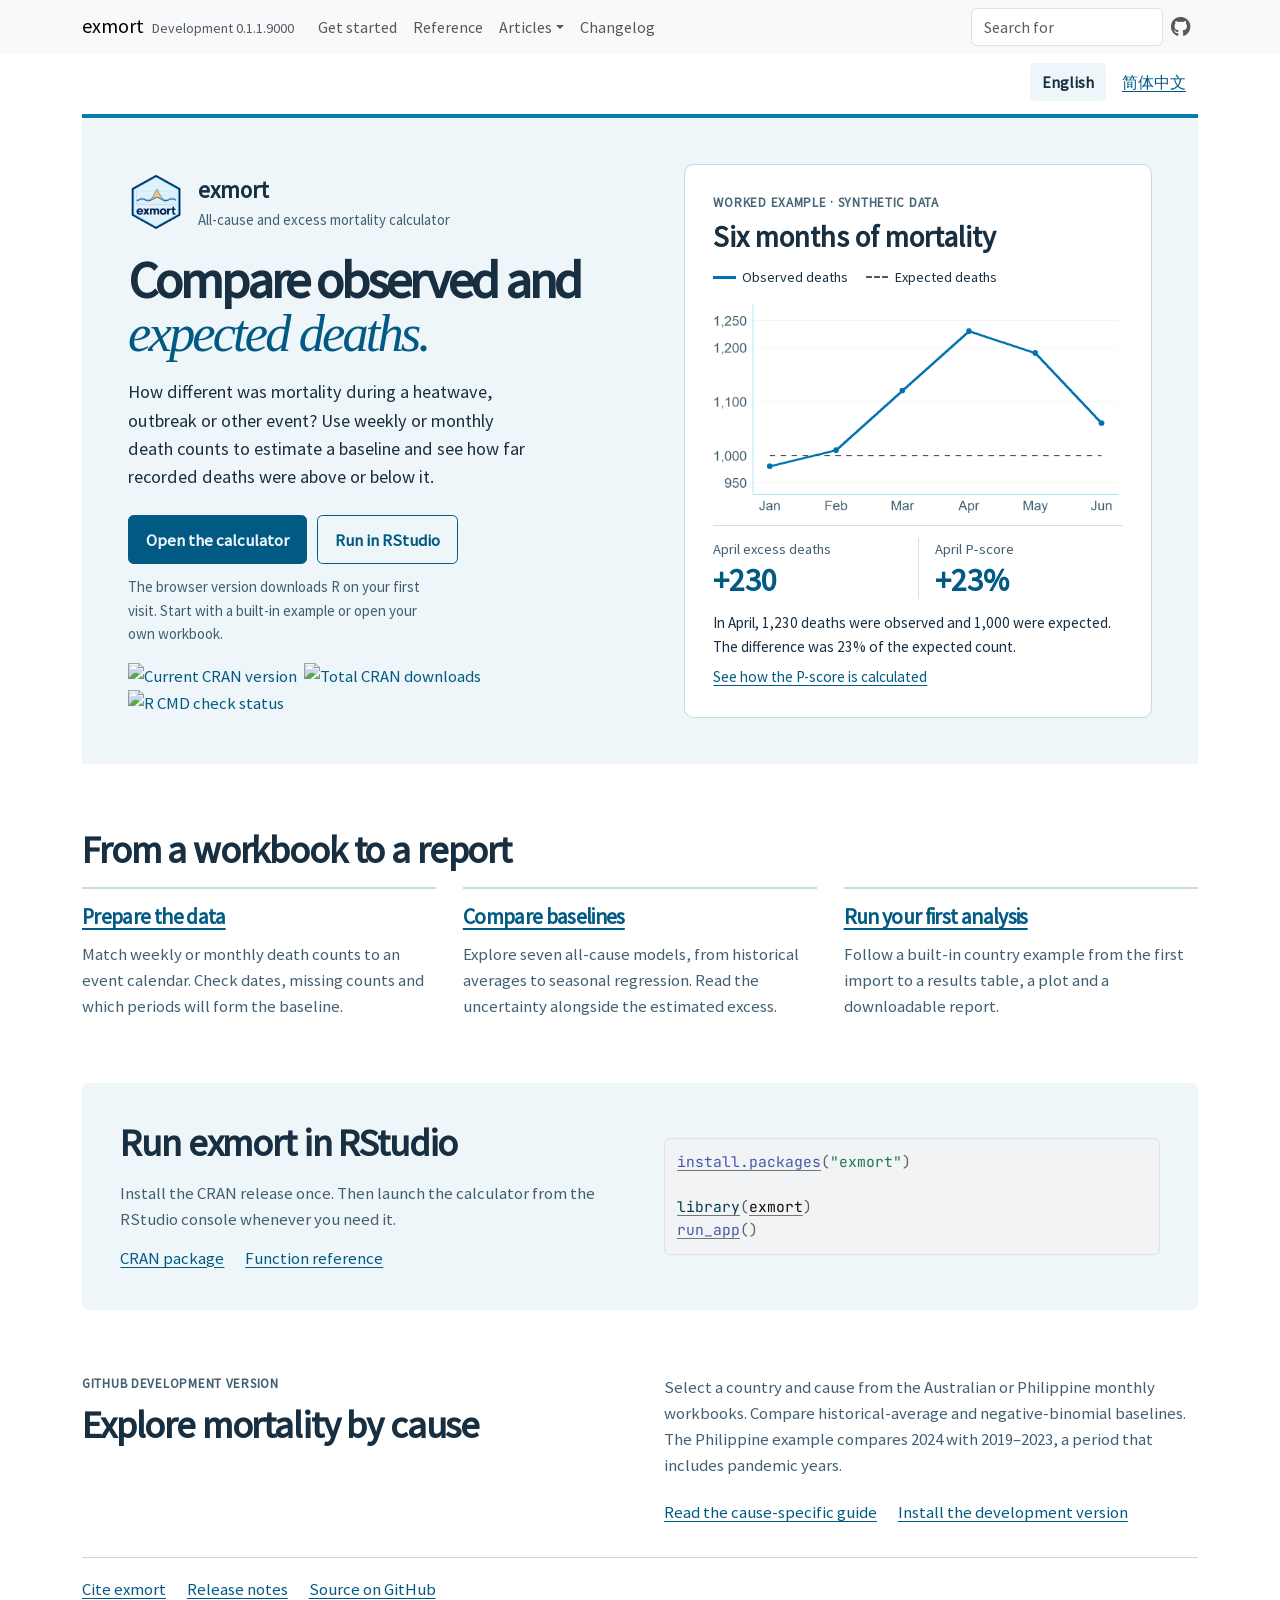
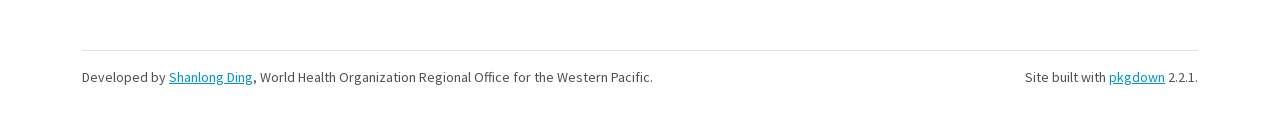
==== commit 181292c6: "Deploying to gh-pages from @ shanlong-who/exmort@6dc34cb99c7669c2bfa54af181a3f6f1377aaed6 🚀" ====
--- a/index.html
+++ b/index.html
@@ -18,6 +18,9 @@
 <meta property="og:description" content="Compare observed and expected deaths using weekly or monthly counts. Open the browser calculator or run exmort in RStudio to estimate excess deaths and P-scores.
 ">
 <meta property="og:image" content="https://shanlong-who.github.io/exmort/logo.png">
+<link rel="canonical" href="https://shanlong-who.github.io/exmort/">
+<link rel="alternate" hreflang="en" href="https://shanlong-who.github.io/exmort/">
+<link rel="alternate" hreflang="zh-CN" href="https://shanlong-who.github.io/exmort/zh/">
 </head>
 <body>
     <a href="#main" class="visually-hidden-focusable">Skip to contents</a>
@@ -27,7 +30,7 @@
 
     <a class="navbar-brand me-2" href="index.html">exmort</a>
 
-    <small class="nav-text text-muted me-auto" data-bs-toggle="tooltip" data-bs-placement="bottom" title="">0.1.1.9000</small>
+    <small class="nav-text text-muted me-auto" data-bs-toggle="tooltip" data-bs-placement="bottom" title="">Development 0.1.1.9000</small>
 
 
     <button class="navbar-toggler" type="button" data-bs-toggle="collapse" data-bs-target="#navbar" aria-controls="navbar" aria-expanded="false" aria-label="Toggle navigation">
@@ -60,7 +63,8 @@
 </nav><div class="container template-home">
 <div class="row">
   <main id="main" class="col-md-9"><div class="em-home">
-<section class="em-hero" aria-labelledby="em-title"><div class="em-intro">
+<nav class="em-language" aria-label="Homepage language"><a href="./" hreflang="en" lang="en" aria-current="page">English</a><a href="zh/" hreflang="zh-CN" lang="zh-CN">简体中文</a>
+</nav><section class="em-hero" aria-labelledby="em-title"><div class="em-intro">
 <div class="em-brand">
 <img src="reference/figures/logo.png" width="60" height="69" alt=""><span>exmort <small>All-cause and excess mortality calculator</small></span>
 </div>
--- a/extra.css
+++ b/extra.css
@@ -15,6 +15,12 @@
 .em-home a:hover { text-decoration-thickness: 2px; }
 .em-home a:focus-visible { outline: 3px solid currentColor; outline-offset: 4px; }
 .em-home [id] { scroll-margin-top: 6rem; }
+.em-language { display: flex; justify-content: flex-end; gap: .25rem; margin: .45rem 0; }
+.em-language a { padding: .4rem .75rem; border-radius: .3rem; font-size: 1rem; }
+.em-language a[aria-current="page"] { background: var(--em-tint); color: var(--em-ink); font-weight: 650; text-decoration: none; }
+html:lang(zh) .em-home { font-family: "Source Sans Pro", "Microsoft YaHei", "PingFang SC", sans-serif; line-height: 1.7; }
+html:lang(zh) .em-home h1 { line-height: 1.18; letter-spacing: -.025em; }
+html:lang(zh) .em-home h1 em { display: inline-block; max-width: 100%; font-family: inherit; font-style: normal; font-weight: inherit; }
 .em-home :is(h1,h2,h3) { color: var(--em-ink); line-height: 1.12; letter-spacing: -.03em; }
 .em-home h2 { margin: 0 0 1rem; font-weight: 700; font-size: clamp(1.8rem, 3vw, 2.55rem); }
 .em-home h3 { margin: 0 0 .7rem; font-size: 1.35rem; }
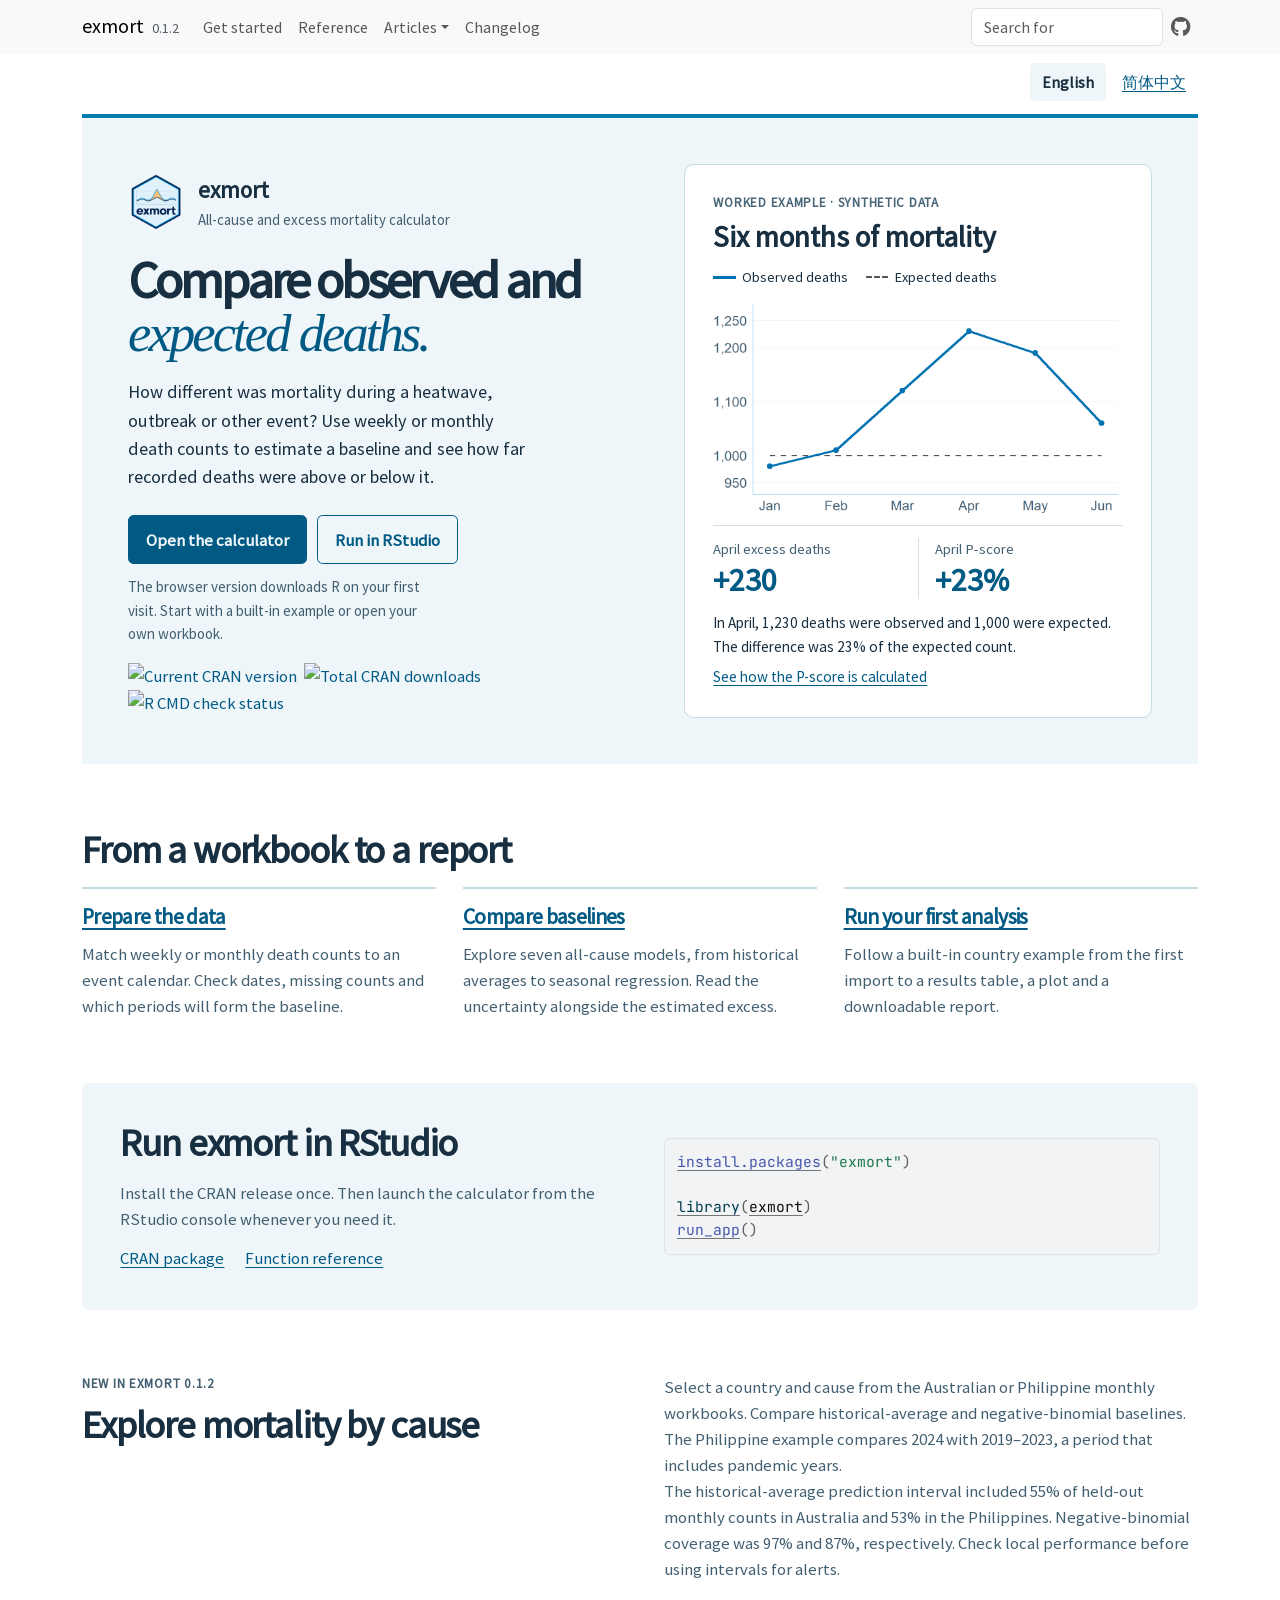
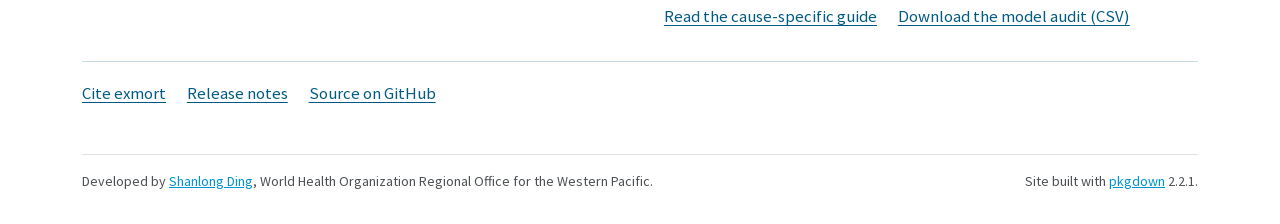
==== commit 29664196: "Deploying to gh-pages from @ shanlong-who/exmort@6583dd90fdae3d3fb20c509163dd8e3a9c0b3e73 🚀" ====
--- a/index.html
+++ b/index.html
@@ -30,7 +30,7 @@
 
     <a class="navbar-brand me-2" href="index.html">exmort</a>
 
-    <small class="nav-text text-muted me-auto" data-bs-toggle="tooltip" data-bs-placement="bottom" title="">Development 0.1.1.9000</small>
+    <small class="nav-text text-muted me-auto" data-bs-toggle="tooltip" data-bs-placement="bottom" title="">0.1.2</small>
 
 
     <button class="navbar-toggler" type="button" data-bs-toggle="collapse" data-bs-target="#navbar" aria-controls="navbar" aria-expanded="false" aria-label="Toggle navigation">
@@ -151,7 +151,7 @@
 </div>
 </section><section class="em-cause" aria-labelledby="by-cause"><div>
 <p class="em-kicker">
-GitHub development version
+New in exmort 0.1.2
 </p>
 <h2 id="by-cause">
 Explore mortality by cause
@@ -161,8 +161,11 @@
 <p>
 Select a country and cause from the Australian or Philippine monthly workbooks. Compare historical-average and negative-binomial baselines. The Philippine example compares 2024 with 2019–2023, a period that includes pandemic years.
 </p>
+<p>
+The historical-average prediction interval included 55% of held-out monthly counts in Australia and 53% in the Philippines. Negative-binomial coverage was 97% and 87%, respectively. Check local performance before using intervals for alerts.
+</p>
 <div class="em-links">
-<a href="https://github.com/shanlong-who/exmort/blob/main/inst/app/CAUSE_SPECIFIC.md" class="external-link">Read the cause-specific guide</a><a href="articles/exmort.html#install-and-launch">Install the development version</a>
+<a href="https://github.com/shanlong-who/exmort/blob/main/inst/app/CAUSE_SPECIFIC.md" class="external-link">Read the cause-specific guide</a><a href="cause-model-audit.csv">Download the model audit (CSV)</a>
 </div>
 </div>
 </section><div class="em-footlinks">
